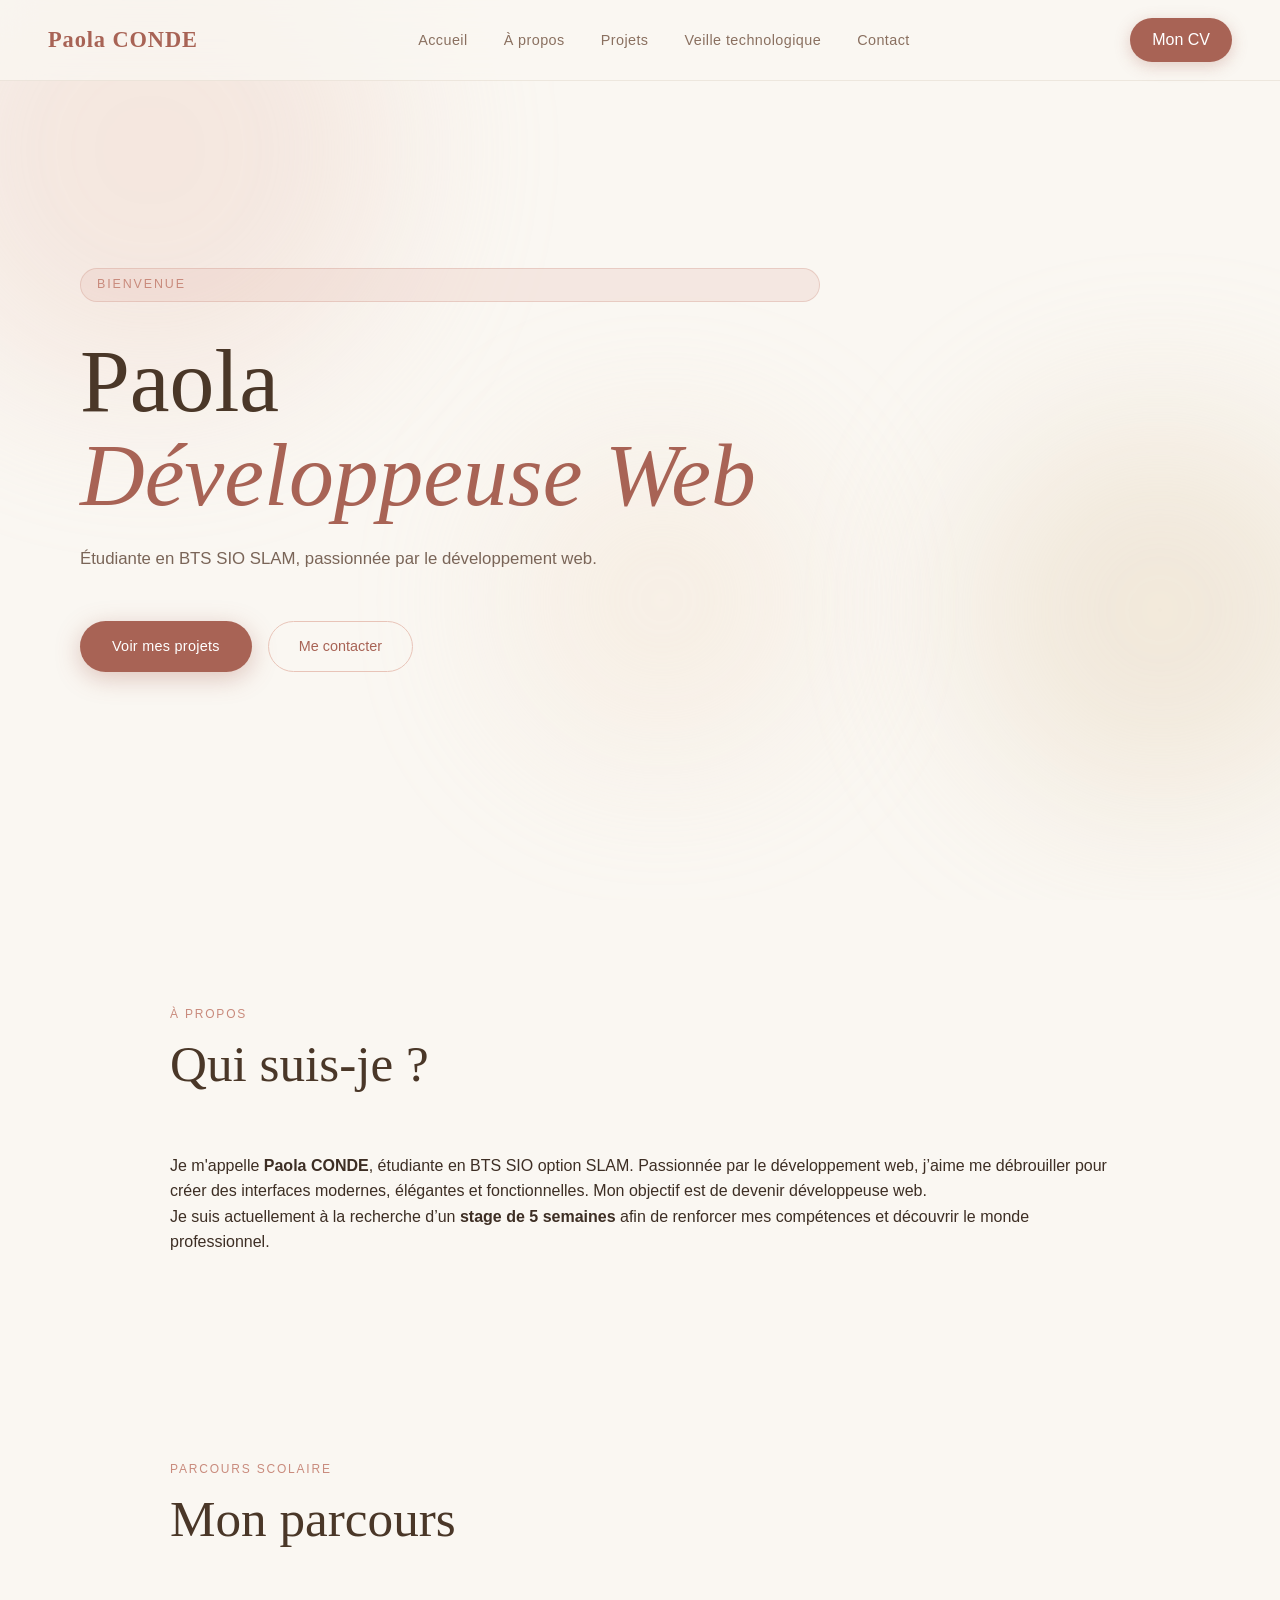
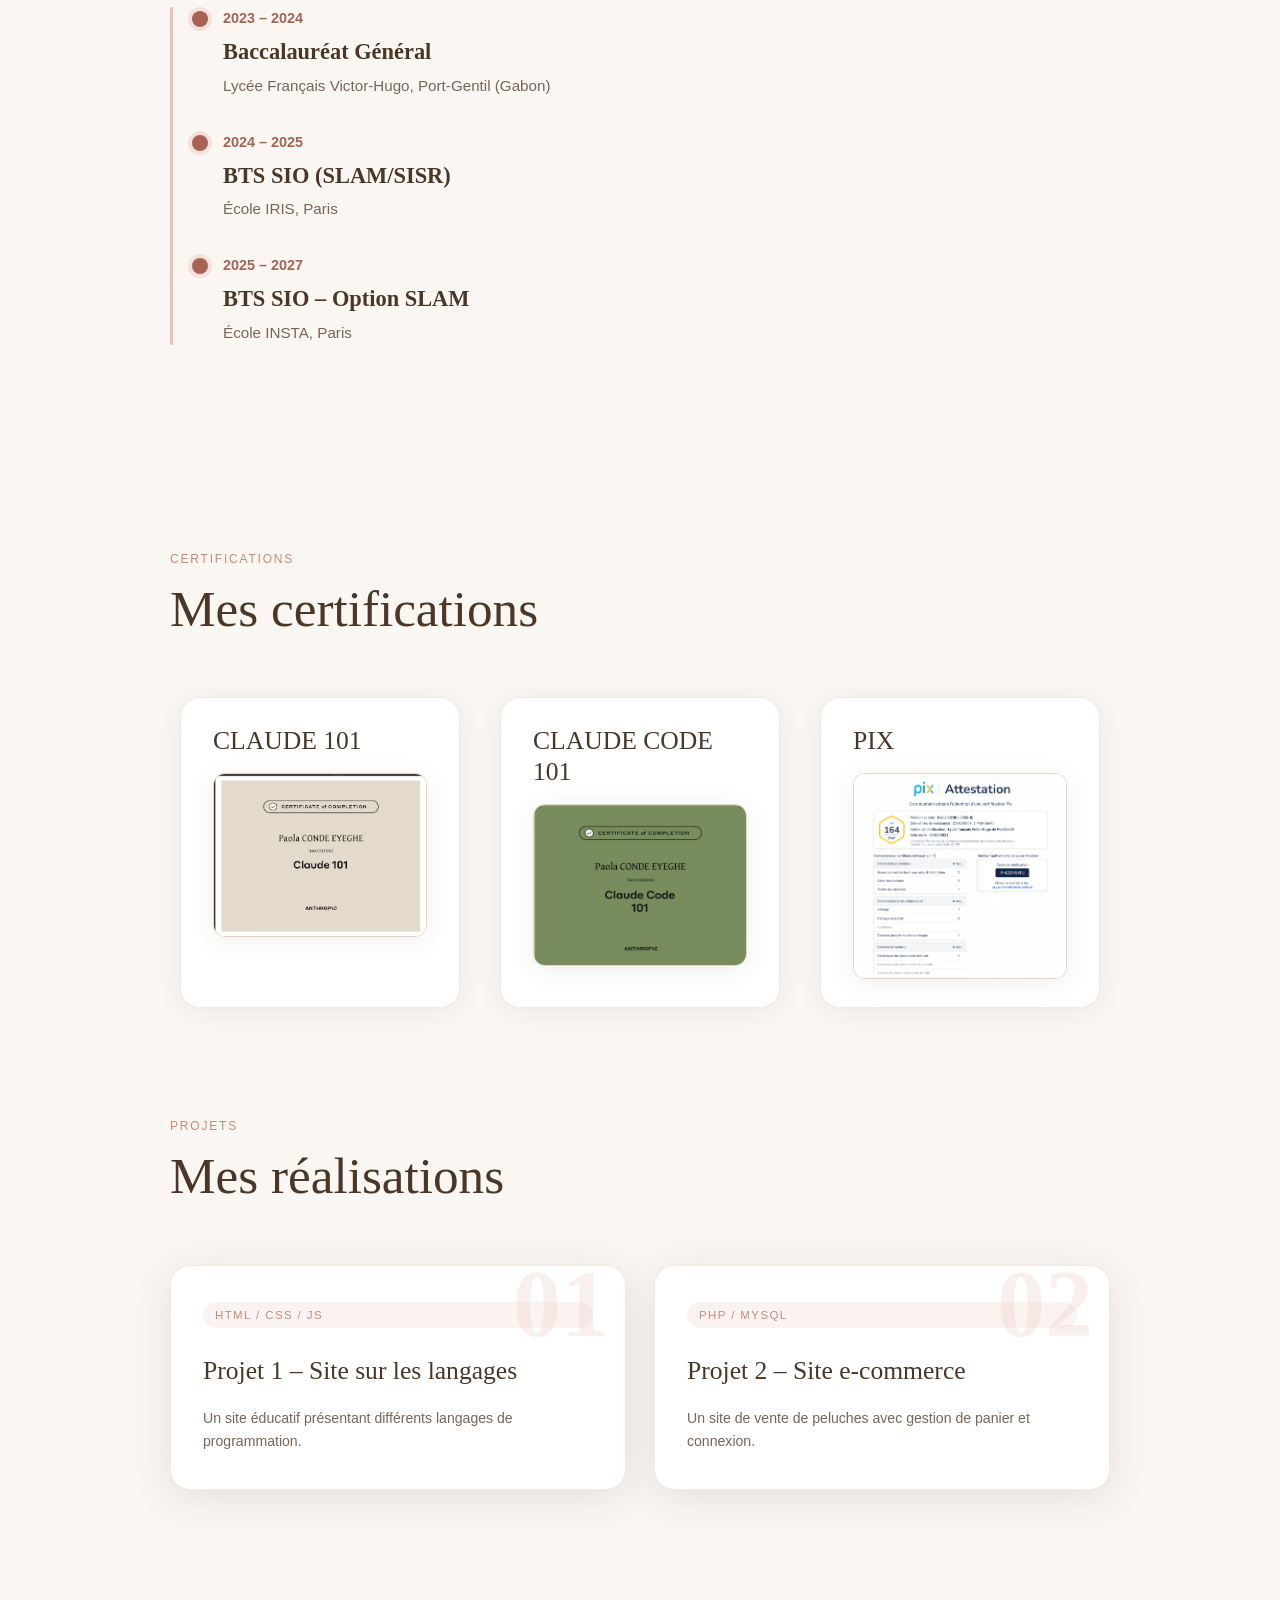
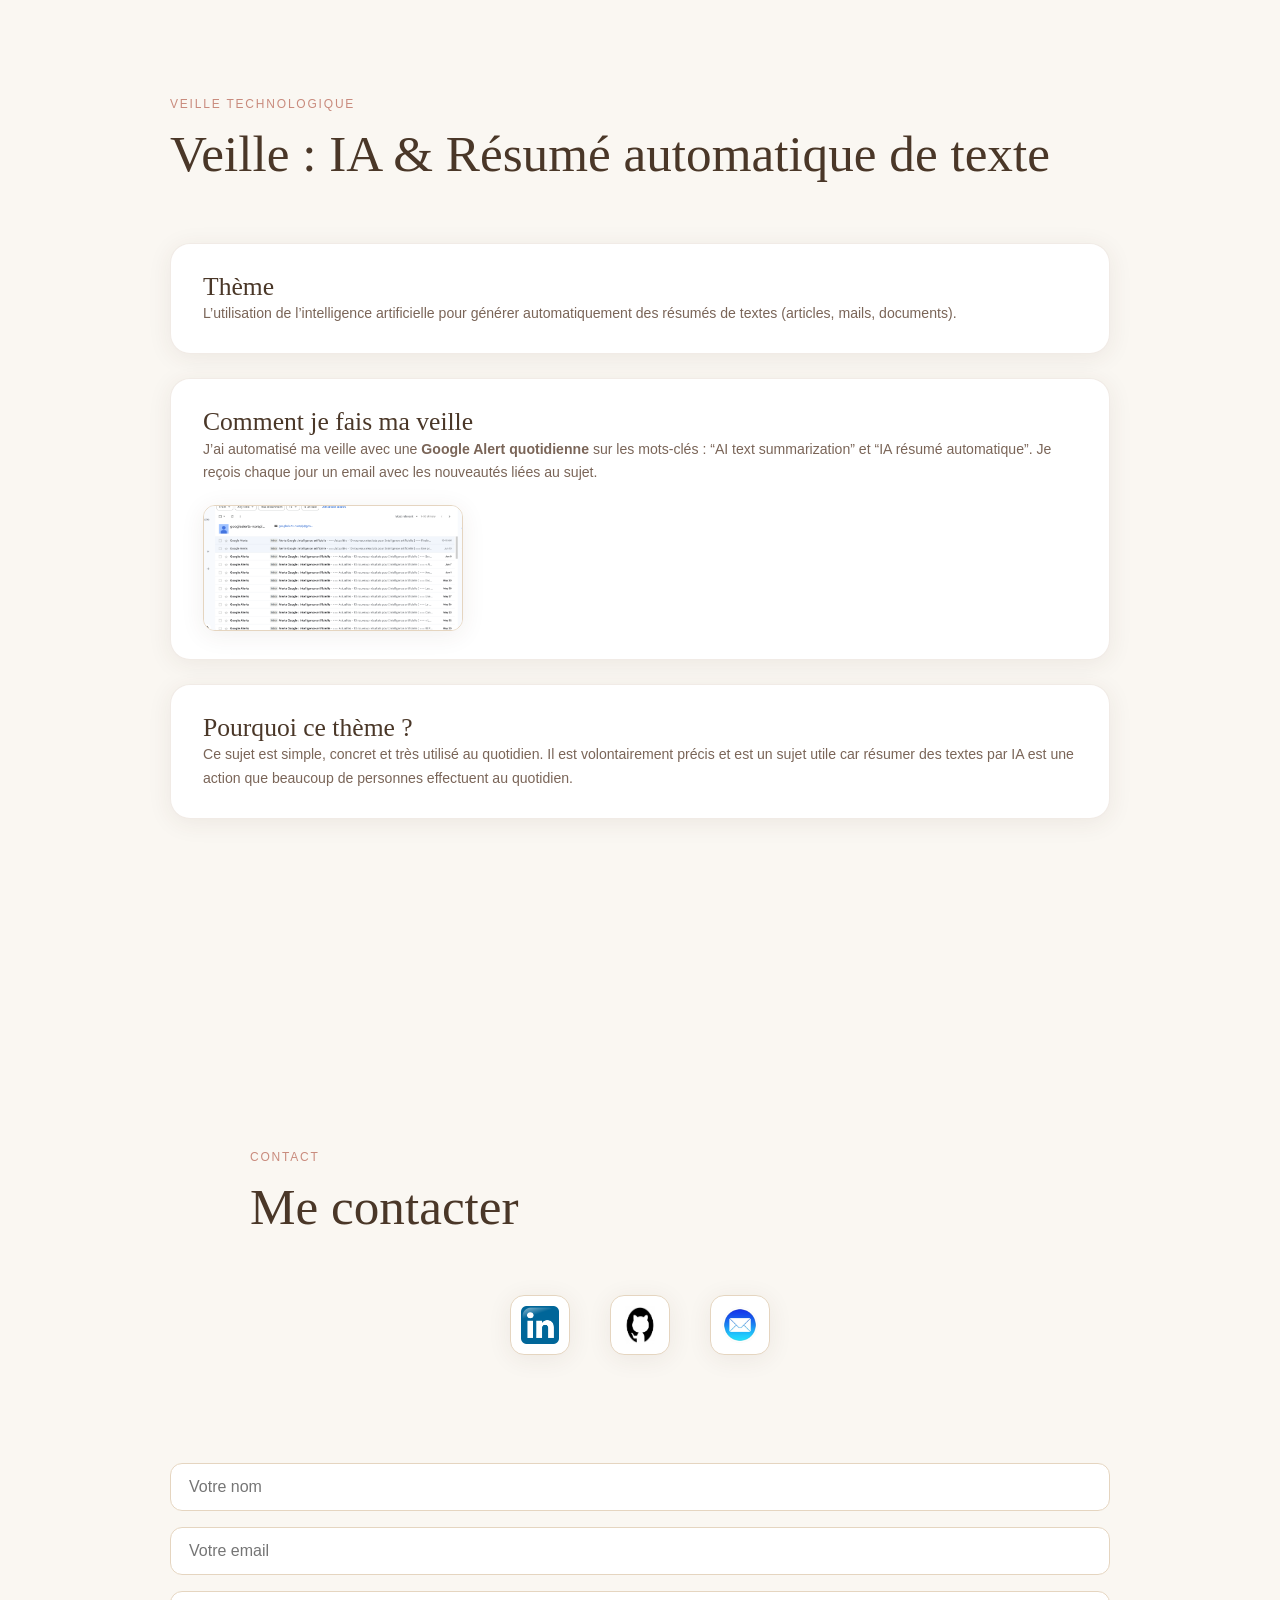
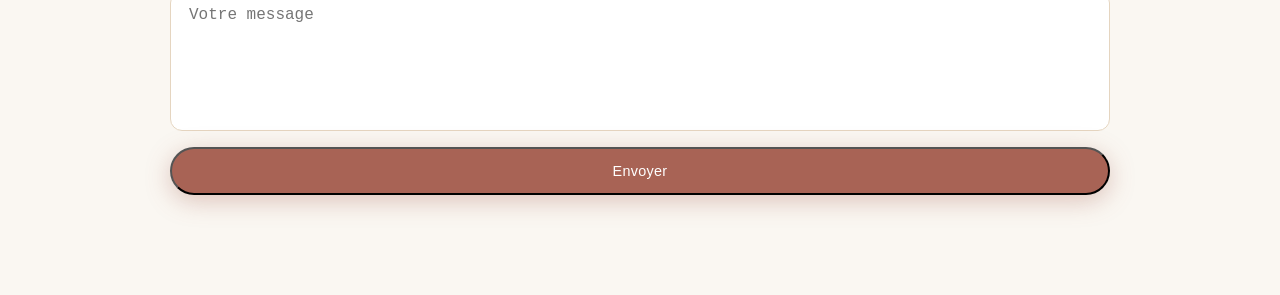
==== index.html @ b109cab2 "Add files via upload" ====
<!DOCTYPE html>
<html lang="fr">
    <head>
        <meta charset="UTF-8">
        <title>Portfolio – Paola CONDE</title>
        <link rel="stylesheet" href="style.css">
    </head>

    <body>

        <!-- Fond décoratif -->
        <div class="bg-blobs">
            <div class="blob blob1"></div>
            <div class="blob blob2"></div>
            <div class="blob blob3"></div>
        </div>

        <!-- NAVBAR -->
        <nav class="navbar">
            <div class="nav-logo">Paola CONDE</div>

            <ul class="nav-links">
                <li>
                    <a href="#accueil">Accueil</a>
                </li>
                <li>
                    <a href="#apropos">À propos</a>
                </li>
                <li>
                    <a href="#projets">Projets</a>
                </li>
                <li>
                    <a href="#veille">Veille technologique</a>
                </li>
                <li>
                    <a href="#contact">Contact</a>
                </li>
            </ul>

            <a href="cv.html" class="nav-cta">Mon CV</a>
        </nav>

        <!-- ACCUEIL / HERO -->
        <section id="accueil" class="hero">
            <div class="hero-tag">Bienvenue</div>
            <h1 class="hero-title">
                <span class="line">Paola</span>
                <span class="line italic">Développeuse Web</span>
            </h1>
            <p class="hero-sub">
                Étudiante en BTS SIO SLAM, passionnée par le développement web.
            </p>

            <div class="hero-actions">
                <a href="#projets" class="btn-primary">Voir mes projets</a>
                <a href="#contact" class="btn-ghost">Me contacter</a>
            </div>
        </section>

        <!-- À PROPOS -->
        <section id="apropos" class="section">
            <div class="section-header">
                <div class="section-tag">À propos</div>
                <h2 class="section-title">Qui suis‑je ?</h2>
            </div>

            <p>
                Je m'appelle
                <strong>Paola CONDE</strong>, étudiante en BTS SIO option SLAM. Passionnée par
                le développement web, j’aime me débrouiller pour créer des interfaces modernes,
                élégantes et fonctionnelles. Mon objectif est de devenir développeuse web.
            </p>

            <p>
                Je suis actuellement à la recherche d’un
                <strong>stage de 5 semaines</strong>
                afin de renforcer mes compétences et découvrir le monde professionnel.
            </p>
        </section>

        <!-- PARCOURS SCOLAIRE -->
        <section id="parcours" class="section">
            <div class="section-header">
                <div class="section-tag">Parcours scolaire</div>
                <h2 class="section-title">Mon parcours</h2>
            </div>

            <div class="timeline">

                <div class="timeline-item">
                    <div class="timeline-date">2023 – 2024</div>
                    <div class="timeline-content">
                        <h3>Baccalauréat Général</h3>
                        <p>Lycée Français Victor-Hugo, Port-Gentil (Gabon)</p>
                    </div>
                </div>

                <div class="timeline-item">
                    <div class="timeline-date">2024 – 2025</div>
                    <div class="timeline-content">
                        <h3>BTS SIO (SLAM/SISR)</h3>
                        <p>École IRIS, Paris</p>
                    </div>
                </div>

                <div class="timeline-item">
                    <div class="timeline-date">2025 – 2027</div>
                    <div class="timeline-content">
                        <h3>BTS SIO – Option SLAM</h3>
                        <p>École INSTA, Paris</p>
                    </div>
                </div>

            </div>
        </section>

        <!-- CERTIFICATIONS -->
        <section id="certifications" class="section">
            <div class="section-header">
                <div class="section-tag">Certifications</div>
                <h2 class="section-title">Mes certifications</h2>
            </div>

            <div class="certifs-grid">

                <div class="card certif-card">
                    <h3 class="card-title">CLAUDE 101</h3>

                    <div class="certif-images">
                        <img src="img/Capture d'écran 2026-06-11 151512.png" alt="Certification 1">
                    </div>
                </div>

                <div class="card certif-card">
                    <h3 class="card-title">CLAUDE CODE 101</h3>

                    <div class="certif-images">
                        <img src="img/Capture d'écran 2026-06-11 154939.png" alt="Certification 2">
                    </div>
                </div>

                <div class="card certif-card">
                    <h3 class="card-title">PIX</h3>

                    <div class="certif-images">
                        <img src="img/Capture d'écran 2026-06-11 160203.png" alt="Certification 3">
                    </div>
                </div>

            </div>
        </section>

        <!-- PROJETS -->
        <section id="projets" class="section">
            <div class="section-header">
                <div class="section-tag">Projets</div>
                <h2 class="section-title">Mes réalisations</h2>
            </div>

            <div class="projects-grid">
                <a href="projet1.html" class="project-card" data-num="01">
                    <div class="card-inner">
                        <div class="card-tag">HTML / CSS / JS</div>
                        <div class="card-title">Projet 1 – Site sur les langages</div>
                        <div class="card-desc">Un site éducatif présentant différents langages de programmation.</div>
                    </div>
                </a>

                <a href="projet2.html" class="project-card" data-num="02">
                    <div class="card-inner">
                        <div class="card-tag">PHP / MySQL</div>
                        <div class="card-title">Projet 2 – Site e‑commerce</div>
                        <div class="card-desc">Un site de vente de peluches avec gestion de panier et connexion.</div>
                    </div>
                </a>
            </div>
        </section>

        <!-- VEILLE TECHNOLOGIQUE -->
        <section id="veille" class="section">
            <div class="section-header">
                <div class="section-tag">Veille technologique</div>
                <h2 class="section-title">Veille : IA & Résumé automatique de texte</h2>
            </div>

            <!-- Bloc 1 : Thème -->
            <div class="card">
                <h3 class="card-title">Thème</h3>
                <p class="card-desc">
                    L’utilisation de l’intelligence artificielle pour générer automatiquement des
                    résumés de textes (articles, mails, documents).
                </p>
            </div>

            <!-- Bloc 2 : Comment je fais ma veille -->
            <div class="card">
                <h3 class="card-title">Comment je fais ma veille</h3>
                <p class="card-desc">
                    J’ai automatisé ma veille avec une
                    <strong>Google Alert quotidienne</strong>
                    sur les mots‑clés : “AI text summarization” et “IA résumé automatique”. Je
                    reçois chaque jour un email avec les nouveautés liées au sujet.
                </p>

                <!-- Si tu veux ajouter des captures -->
                <div class="veille-images">
                    <img src="img/Capture d'écran 2026-06-11 132718.png" alt="Google Alert 1">
                </div>
            </div>

            <!-- Bloc 3 : Pourquoi ce thème -->
            <div class="card">
                <h3 class="card-title">Pourquoi ce thème ?</h3>
                <p class="card-desc">
                    Ce sujet est simple, concret et très utilisé au quotidien. Il est volontairement
                    précis et est un sujet utile car résumer des textes par IA est une action que
                    beaucoup de personnes effectuent au quotidien.
                </div>

            </section>

            <!-- CONTACT -->
            <section id="contact" class="section">
                <section id="contact" class="section">
                    <div class="section-header">
                        <div class="section-tag">Contact</div>
                        <h2 class="section-title">Me contacter</h2>
                    </div>

                    <div class="contact-icons">
                        <a
                            href="https://www.linkedin.com/in/paola-conde-eyeghe-2413623b6?utm_source=share&utm_campaign=share_via&utm_content=profile&utm_medium=ios_app"
                            target="_blank">
                            <img src="img/linkedIn_PNG6.png" alt="LinkedIn">
                        </a>

                        <a href="https://github.com/pvolaa" target="_blank">
                            <img src="img/github9775.jpg" alt="GitHub">
                        </a>

                        <a href="mailto:pcondeey@gmail.com">
                            <img src="img/OIP.webp" alt="Email">
                        </a>
                    </div>
                </section>

                <form class="contact-form">
                    <input type="text" placeholder="Votre nom" required="required">
                    <input type="email" placeholder="Votre email" required="required">
                    <textarea placeholder="Votre message" required="required"></textarea>
                    <button type="submit" class="btn-primary">Envoyer</button>
                </form>
            </section>

        </body>
    </html>
---- style.css ----
/* ============================================
   PORTFOLIO BTS SIO SLAM — style.css
   Palette : beige doux, blanc cassé, rose poudré
   ============================================ */

/* ---------- Variables & Reset ---------- */
:root {
  --cream:     #faf7f2;
  --white:     #ffffff;
  --beige:     #f0e8d8;
  --beige-mid: #e5d5c0;
  --blush:     #e8c4b8;
  --rose:      #c98b7d;
  --rose-deep: #a86355;
  --taupe:     #8a7060;
  --brown:     #4a3728;
  --text:      #3d2e24;
  --text-light:#7a6558;

  --radius-sm: 12px;
  --radius-md: 20px;
  --radius-lg: 32px;

  --shadow-soft: 0 4px 24px rgba(74,55,40,0.08);
  --shadow-card: 0 8px 40px rgba(74,55,40,0.12);
  --shadow-hover: 0 20px 60px rgba(74,55,40,0.18);

  --transition: 0.35s cubic-bezier(0.34, 1.56, 0.64, 1);
  --transition-smooth: 0.4s cubic-bezier(0.25, 0.46, 0.45, 0.94);
}

*, *::before, *::after { box-sizing: border-box; margin: 0; padding: 0; }

html { scroll-behavior: smooth; }

body {
  font-family: 'DM Sans', sans-serif;
  background-color: var(--cream);
  color: var(--text);
  overflow-x: hidden;
  line-height: 1.6;
}

a { text-decoration: none; color: inherit; }

/* ---------- Fond décoratif (blobs) ---------- */
.bg-blobs {
  position: fixed;
  inset: 0;
  pointer-events: none;
  z-index: 0;
  overflow: hidden;
}

.blob {
  position: absolute;
  border-radius: 50%;
  filter: blur(80px);
  opacity: 0.35;
  animation: blobFloat 8s ease-in-out infinite alternate;
}

.blob1 {
  width: 500px; height: 500px;
  background: radial-gradient(circle, #e8c4b8, #f0d8cc);
  top: -100px; left: -100px;
  animation-delay: 0s;
}
.blob2 {
  width: 400px; height: 400px;
  background: radial-gradient(circle, #dfc9a8, #e8d8c0);
  bottom: 10%; right: -80px;
  animation-delay: 3s;
}
.blob3 {
  width: 300px; height: 300px;
  background: radial-gradient(circle, #f5e4d0, #ecd5c0);
  top: 50%; left: 40%;
  animation-delay: 5s;
}

@keyframes blobFloat {
  0%   { transform: translate(0, 0) scale(1); }
  100% { transform: translate(30px, 40px) scale(1.08); }
}

/* ---------- Navbar ---------- */
.navbar {
  position: fixed;
  top: 0; left: 0; right: 0;
  z-index: 100;
  display: flex;
  align-items: center;
  justify-content: space-between;
  padding: 18px 48px;
  background: rgba(250, 247, 242, 0.75);
  backdrop-filter: blur(16px);
  -webkit-backdrop-filter: blur(16px);
  border-bottom: 1px solid rgba(200, 180, 160, 0.25);
  transition: box-shadow 0.3s;
}

.navbar.scrolled {
  box-shadow: 0 4px 30px rgba(74, 55, 40, 0.08);
}

.nav-logo {
  font-family: 'Cormorant Garamond', serif;
  font-size: 1.4rem;
  font-weight: 600;
  color: var(--rose-deep);
  letter-spacing: 0.04em;
}

.nav-links {
  list-style: none;
  display: flex;
  gap: 36px;
  align-items: center;
}

.nav-links a {
  font-size: 0.9rem;
  font-weight: 400;
  color: var(--taupe);
  letter-spacing: 0.03em;
  position: relative;
  transition: color 0.25s;
}

.nav-links a::after {
  content: '';
  position: absolute;
  bottom: -3px; left: 0; right: 0;
  height: 1px;
  background: var(--rose);
  transform: scaleX(0);
  transform-origin: left;
  transition: transform 0.3s ease;
}

.nav-links a:hover { color: var(--rose-deep); }
.nav-links a:hover::after { transform: scaleX(1); }

.nav-cta {
  background: var(--rose-deep) !important;
  color: var(--white) !important;
  padding: 9px 22px;
  border-radius: 50px;
  font-weight: 500 !important;
  transition: var(--transition) !important;
  box-shadow: 0 4px 16px rgba(168, 99, 85, 0.3);
}

.nav-cta:hover {
  transform: translateY(-2px);
  box-shadow: 0 8px 24px rgba(168, 99, 85, 0.4) !important;
}
.nav-cta::after { display: none !important; }

/* ---------- Hero ---------- */
.hero {
  position: relative;
  z-index: 1;
  min-height: 100vh;
  display: flex;
  flex-direction: column;
  justify-content: center;
  padding: 120px 80px 80px;
  max-width: 900px;
}

.hero-tag {
  display: inline-block;
  font-size: 0.78rem;
  font-weight: 500;
  letter-spacing: 0.15em;
  text-transform: uppercase;
  color: var(--rose);
  background: rgba(232, 196, 184, 0.3);
  border: 1px solid rgba(201, 139, 125, 0.3);
  padding: 6px 16px;
  border-radius: 50px;
  margin-bottom: 32px;
  animation: fadeSlideUp 0.7s ease both;
}

.hero-title {
  font-family: 'Cormorant Garamond', serif;
  font-size: clamp(3.5rem, 7vw, 6.5rem);
  font-weight: 300;
  line-height: 1.05;
  color: var(--brown);
  margin-bottom: 24px;
}

.hero-title .line {
  display: block;
  animation: fadeSlideUp 0.7s ease both;
}
.hero-title .line:nth-child(2) { animation-delay: 0.12s; }
.hero-title .italic {
  font-style: italic;
  color: var(--rose-deep);
}

.hero-sub {
  font-size: 1.05rem;
  color: var(--text-light);
  font-weight: 300;
  margin-bottom: 48px;
  animation: fadeSlideUp 0.7s 0.25s ease both;
}

.hero-actions {
  display: flex;
  gap: 16px;
  flex-wrap: wrap;
  animation: fadeSlideUp 0.7s 0.35s ease both;
}

.btn-primary {
  background: var(--rose-deep);
  color: var(--white);
  padding: 14px 32px;
  border-radius: 50px;
  font-size: 0.9rem;
  font-weight: 500;
  letter-spacing: 0.02em;
  box-shadow: 0 6px 24px rgba(168, 99, 85, 0.35);
  transition: var(--transition);
}

.btn-primary:hover {
  transform: translateY(-3px) scale(1.02);
  box-shadow: 0 14px 36px rgba(168, 99, 85, 0.45);
}

.btn-ghost {
  background: transparent;
  color: var(--rose-deep);
  padding: 13px 30px;
  border-radius: 50px;
  font-size: 0.9rem;
  font-weight: 500;
  border: 1.5px solid var(--blush);
  transition: var(--transition);
}

.btn-ghost:hover {
  background: var(--beige);
  border-color: var(--rose);
  transform: translateY(-3px);
}

.hero-scroll {
  position: absolute;
  bottom: 40px;
  left: 80px;
  font-size: 1.4rem;
  color: var(--blush);
  animation: bounce 2s ease-in-out infinite;
}

@keyframes bounce {
  0%, 100% { transform: translateY(0); }
  50%       { transform: translateY(8px); }
}

/* ---------- Sections ---------- */
.section {
  position: relative;
  z-index: 1;
  padding: 100px 80px;
  max-width: 1100px;
  margin: 0 auto;
}

.section-alt {
  background: rgba(240, 232, 216, 0.4);
  border-radius: var(--radius-lg);
  max-width: none;
  margin: 0;
  padding: 100px 120px;
}

.section-header {
  margin-bottom: 60px;
}

.section-tag {
  display: inline-block;
  font-size: 0.75rem;
  font-weight: 500;
  letter-spacing: 0.15em;
  text-transform: uppercase;
  color: var(--rose);
  margin-bottom: 12px;
}

.section-title {
  font-family: 'Cormorant Garamond', serif;
  font-size: clamp(2.2rem, 4vw, 3.5rem);
  font-weight: 300;
  color: var(--brown);
  line-height: 1.1;
}



/* ---------- Parcours scolaire (timeline) ---------- */

.timeline {
  display: flex;
  flex-direction: column;
  gap: 32px;
  border-left: 3px solid var(--blush);
  padding-left: 30px;
  margin-top: 20px;
}

.timeline-item {
  position: relative;
  padding-left: 20px;
}

.timeline-item::before {
  content: "";
  position: absolute;
  left: -11px;
  top: 4px;
  width: 16px;
  height: 16px;
  background: var(--rose-deep);
  border-radius: 50%;
  box-shadow: 0 0 0 4px rgba(232, 196, 184, 0.4);
}

.timeline-date {
  font-size: 0.9rem;
  color: var(--rose-deep);
  font-weight: 600;
  margin-bottom: 4px;
}

.timeline-content h3 {
  font-family: 'Cormorant Garamond', serif;
  font-size: 1.4rem;
  color: var(--brown);
  margin-bottom: 4px;
}

.timeline-content p {
  color: var(--text-light);
  font-size: 0.95rem;
}


/* ---------- Project Cards ---------- */
.projects-grid {
  display: grid;
  grid-template-columns: repeat(auto-fit, minmax(340px, 1fr));
  gap: 28px;
}

.project-card {
  display: block;
  position: relative;
  background: var(--white);
  border-radius: var(--radius-md);
  border: 1.5px solid rgba(200, 175, 155, 0.25);
  overflow: hidden;
  box-shadow: var(--shadow-card);
  transition: var(--transition);
  cursor: pointer;
}

/* Numéro décoratif en arrière-plan */
.project-card::before {
  content: attr(data-num);
  position: absolute;
  top: -10px; right: 16px;
  font-family: 'Cormorant Garamond', serif;
  font-size: 6rem;
  font-weight: 600;
  color: rgba(232, 196, 184, 0.25);
  line-height: 1;
  transition: var(--transition-smooth);
  pointer-events: none;
}

/* Barre de couleur en haut */
.project-card::after {
  content: '';
  position: absolute;
  top: 0; left: 0; right: 0;
  height: 3px;
  background: linear-gradient(90deg, var(--blush), var(--rose-deep));
  transform: scaleX(0);
  transform-origin: left;
  transition: transform 0.45s ease;
}

.project-card:hover {
  transform: translateY(-10px) rotate(-0.5deg);
  box-shadow: var(--shadow-hover);
  border-color: rgba(201, 139, 125, 0.4);
}

.project-card:hover::before {
  color: rgba(232, 196, 184, 0.45);
  transform: translateX(8px);
}

.project-card:hover::after {
  transform: scaleX(1);
}

.card-inner {
  padding: 36px 32px;
  display: flex;
  flex-direction: column;
  gap: 20px;
  height: 100%;
}

.card-icon {
  font-size: 2rem;
  transition: transform 0.4s ease;
}

.project-card:hover .card-icon {
  transform: scale(1.15) rotate(5deg);
}

.card-tag {
  font-size: 0.72rem;
  font-weight: 500;
  letter-spacing: 0.12em;
  text-transform: uppercase;
  color: var(--rose);
  background: rgba(232, 196, 184, 0.2);
  padding: 4px 12px;
  border-radius: 50px;
  display: inline-block;
  margin-bottom: 8px;
}

.card-title {
  font-family: 'Cormorant Garamond', serif;
  font-size: 1.6rem;
  font-weight: 400;
  color: var(--brown);
  line-height: 1.2;
}

.card-desc {
  font-size: 0.88rem;
  color: var(--text-light);
  line-height: 1.65;
  font-weight: 300;
}

.card-techs {
  display: flex;
  flex-wrap: wrap;
  gap: 8px;
  margin-top: 8px;
}

.card-techs span {
  font-size: 0.75rem;
  font-weight: 500;
  color: var(--taupe);
  background: var(--beige);
  padding: 4px 12px;
  border-radius: 50px;
  border: 1px solid var(--beige-mid);
  transition: var(--transition-smooth);
}

.project-card:hover .card-techs span {
  background: rgba(232, 196, 184, 0.3);
  border-color: var(--blush);
  color: var(--rose-deep);
}

.card-arrow {
  font-size: 1.3rem;
  color: var(--blush);
  align-self: flex-end;
  transition: var(--transition);
}

.project-card:hover .card-arrow {
  transform: translate(6px, -4px);
  color: var(--rose-deep);
}

/* ---------- Compétences ---------- */
.skills-grid {
  display: grid;
  grid-template-columns: repeat(auto-fill, minmax(180px, 1fr));
  gap: 16px;
}

.skill-item {
  display: flex;
  align-items: center;
  gap: 12px;
  background: var(--white);
  padding: 16px 20px;
  border-radius: var(--radius-sm);
  border: 1.5px solid rgba(200, 175, 155, 0.2);
  font-size: 0.9rem;
  font-weight: 400;
  color: var(--text);
  box-shadow: var(--shadow-soft);
  transition: var(--transition);
  cursor: default;
}

.skill-item:hover {
  transform: translateY(-5px) scale(1.02);
  box-shadow: 0 12px 32px rgba(74, 55, 40, 0.14);
  border-color: var(--blush);
  color: var(--brown);
}

.skill-dot {
  width: 8px; height: 8px;
  border-radius: 50%;
  background: linear-gradient(135deg, var(--blush), var(--rose-deep));
  flex-shrink: 0;
  transition: transform 0.3s ease;
}

.skill-item:hover .skill-dot {
  transform: scale(1.4);
}

/* ---------- Footer ---------- */
.footer {
  position: relative;
  z-index: 1;
  text-align: center;
  padding: 60px 40px;
  border-top: 1px solid rgba(200, 175, 155, 0.25);
  color: var(--text-light);
  font-size: 0.88rem;
}

.footer em {
  font-family: 'Cormorant Garamond', serif;
  font-style: italic;
  color: var(--rose-deep);
  font-size: 1rem;
}

.footer-sub {
  margin-top: 8px;
  font-size: 0.78rem;
  color: var(--blush);
  letter-spacing: 0.05em;
}

/* ---------- Animations d'entrée ---------- */
@keyframes fadeSlideUp {
  from { opacity: 0; transform: translateY(24px); }
  to   { opacity: 1; transform: translateY(0); }
}

.fade-in {
  opacity: 0;
  transform: translateY(30px);
  transition: opacity 0.6s ease, transform 0.6s ease;
}

.fade-in.visible {
  opacity: 1;
  transform: translateY(0);
}

/* ---------- Responsive ---------- */
@media (max-width: 768px) {
  .navbar { padding: 16px 24px; }
  .nav-links { gap: 20px; }
  .hero { padding: 100px 28px 60px; }
  .hero-scroll { left: 28px; }
  .section { padding: 70px 28px; }
  .section-alt { padding: 70px 28px; }
  .projects-grid { grid-template-columns: 1fr; }
  .skills-grid { grid-template-columns: repeat(2, 1fr); }
}

@media (max-width: 500px) {
  .nav-links li:not(:last-child) { display: none; }
  .hero-title { font-size: 2.8rem; }
  .hero-actions { flex-direction: column; }
  .btn-primary, .btn-ghost { text-align: center; }
}

/* ---------- AJOUTS POUR CONTACT & VEILLE ---------- */

.card {
  background: var(--white);
  padding: 28px 32px;
  border-radius: var(--radius-md);
  border: 1.5px solid rgba(200, 175, 155, 0.25);
  box-shadow: var(--shadow-soft);
  margin-bottom: 24px;
  transition: var(--transition);
}

.card:hover {
  transform: translateY(-6px);
  box-shadow: var(--shadow-hover);
}

.contact-box {
  background: var(--white);
  padding: 24px 28px;
  border-radius: var(--radius-md);
  border: 1.5px solid var(--beige-mid);
  box-shadow: var(--shadow-soft);
  margin-bottom: 40px;
}

.contact-form {
  display: flex;
  flex-direction: column;
  gap: 16px;
}

.contact-form input,
.contact-form textarea {
  padding: 14px 18px;
  border-radius: var(--radius-sm);
  border: 1.5px solid var(--beige-mid);
  background: var(--white);
  font-size: 1rem;
  color: var(--text);
}

.contact-form textarea {
  height: 140px;
  resize: none;
}
/* ---------- Icônes de contact ---------- */

.contact-icons {
  display: flex;
  justify-content: center;
  gap: 40px;
  margin-top: 40px;
}

.contact-icons img {
  width: 60px;
  height: 60px;
  border-radius: 14px;
  padding: 10px;
  background: var(--white);
  border: 1.5px solid var(--beige-mid);
  box-shadow: var(--shadow-soft);
  transition: var(--transition);
  cursor: pointer;
}

.contact-icons img:hover {
  transform: translateY(-6px) scale(1.05);
  box-shadow: var(--shadow-hover);
  border-color: var(--rose);
}
/* ---------- Images de veille (captures Google Alerts) ---------- */

.veille-images {
  margin-top: 20px;
  display: flex;
  gap: 20px;
  flex-wrap: wrap;
}

.veille-images img {
  width: 260px;
  border-radius: var(--radius-sm);
  border: 1.5px solid var(--beige-mid);
  box-shadow: var(--shadow-soft);
  transition: var(--transition);
}

.veille-images img:hover {
  transform: translateY(-6px) scale(1.03);
  box-shadow: var(--shadow-hover);
  border-color: var(--rose);
}
/* ---------- Certifications alignées horizontalement avec plus d'espace ---------- */

.certifs-grid {
  display: flex;
  justify-content: center;
  gap: 40px; /* AUGMENTATION DE L'ESPACE ENTRE LES CARTES */
  flex-wrap: nowrap;
}

.certif-card {
  width: 280px;
}

/* ---------- Images des certifications ---------- */

.certif-images {
  margin-top: 16px;
  display: flex;
  justify-content: center;
}

.certif-images img {
  width: 100%;
  border-radius: var(--radius-sm);
  border: 1.5px solid var(--beige-mid);
  box-shadow: var(--shadow-soft);
  transition: var(--transition);
}

.certif-images img:hover {
  transform: translateY(-6px) scale(1.03);
  box-shadow: var(--shadow-hover);
  border-color: var(--rose);
}

/* ---------- Réduction de l'espace entre Certifications et Projets ---------- */

#certifications.section {
  padding-bottom: 40px;
}

#projets.section {
  padding-top: 40px;
}
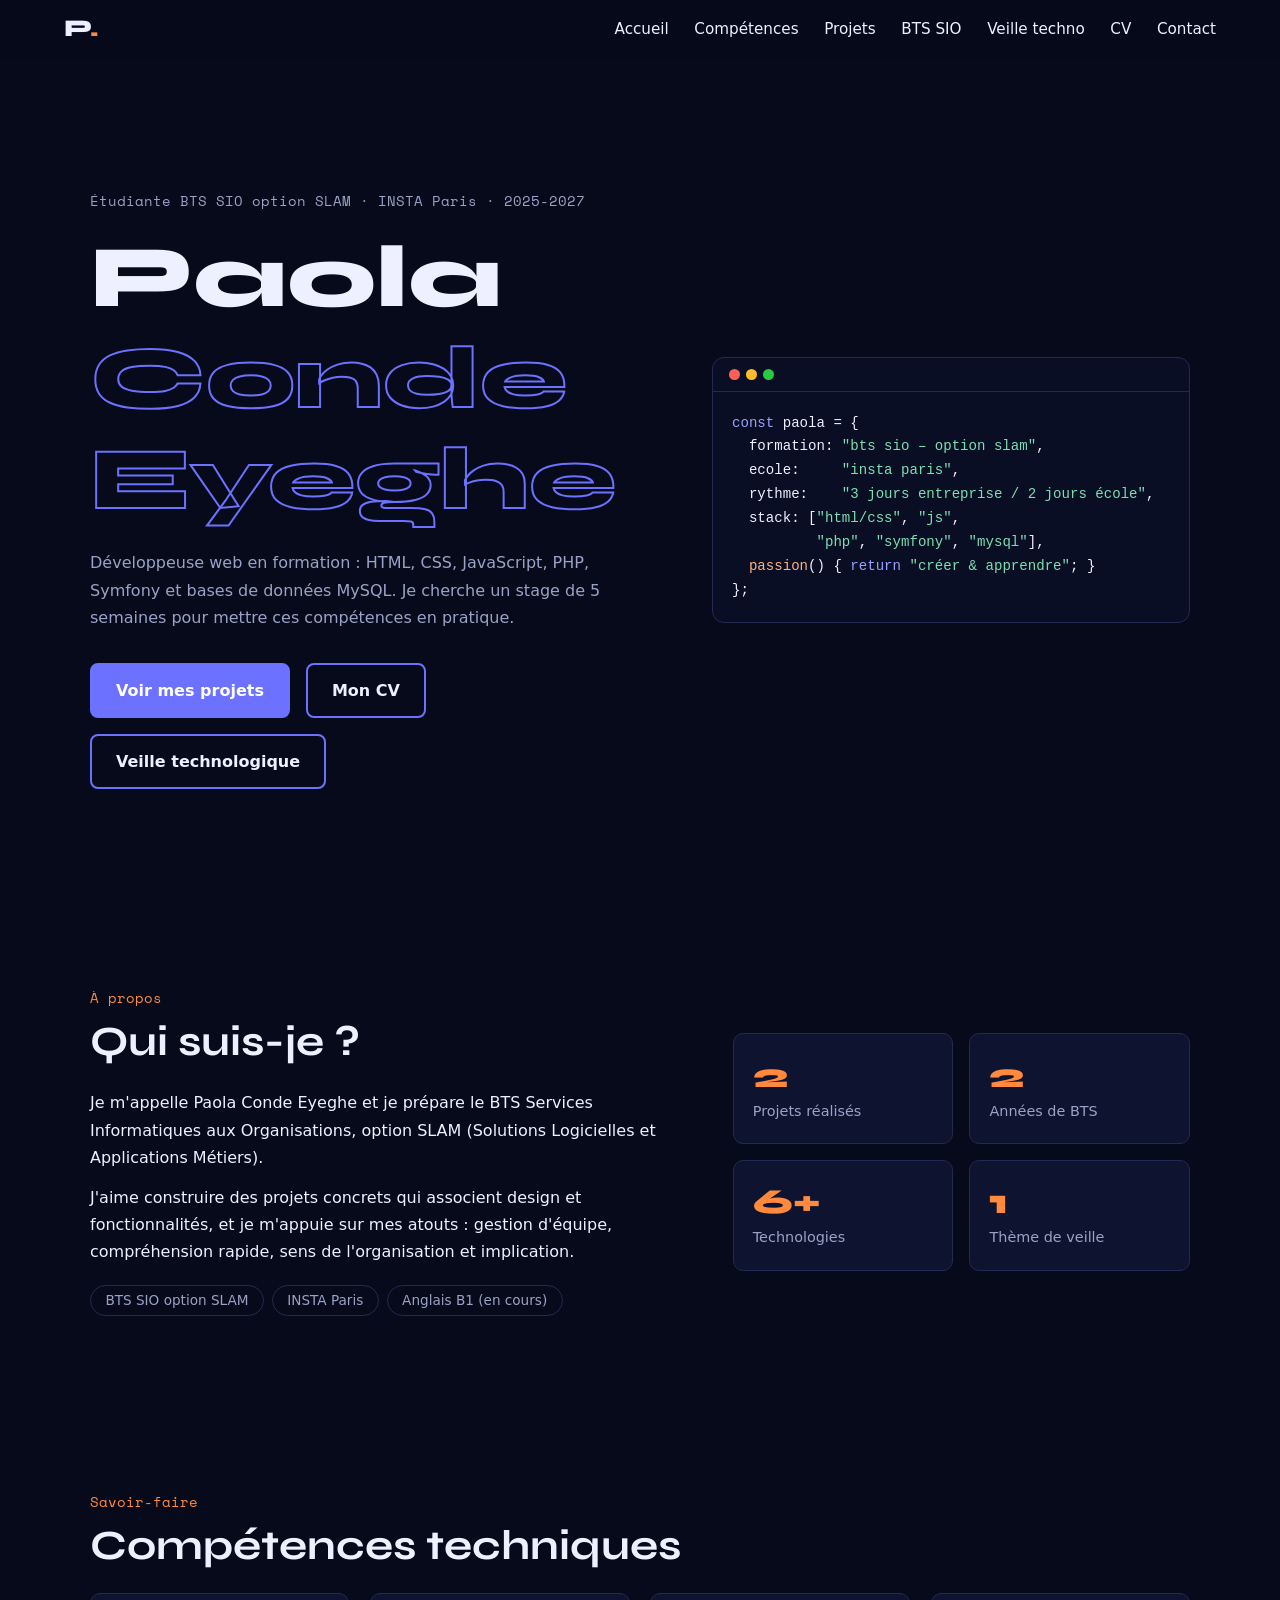
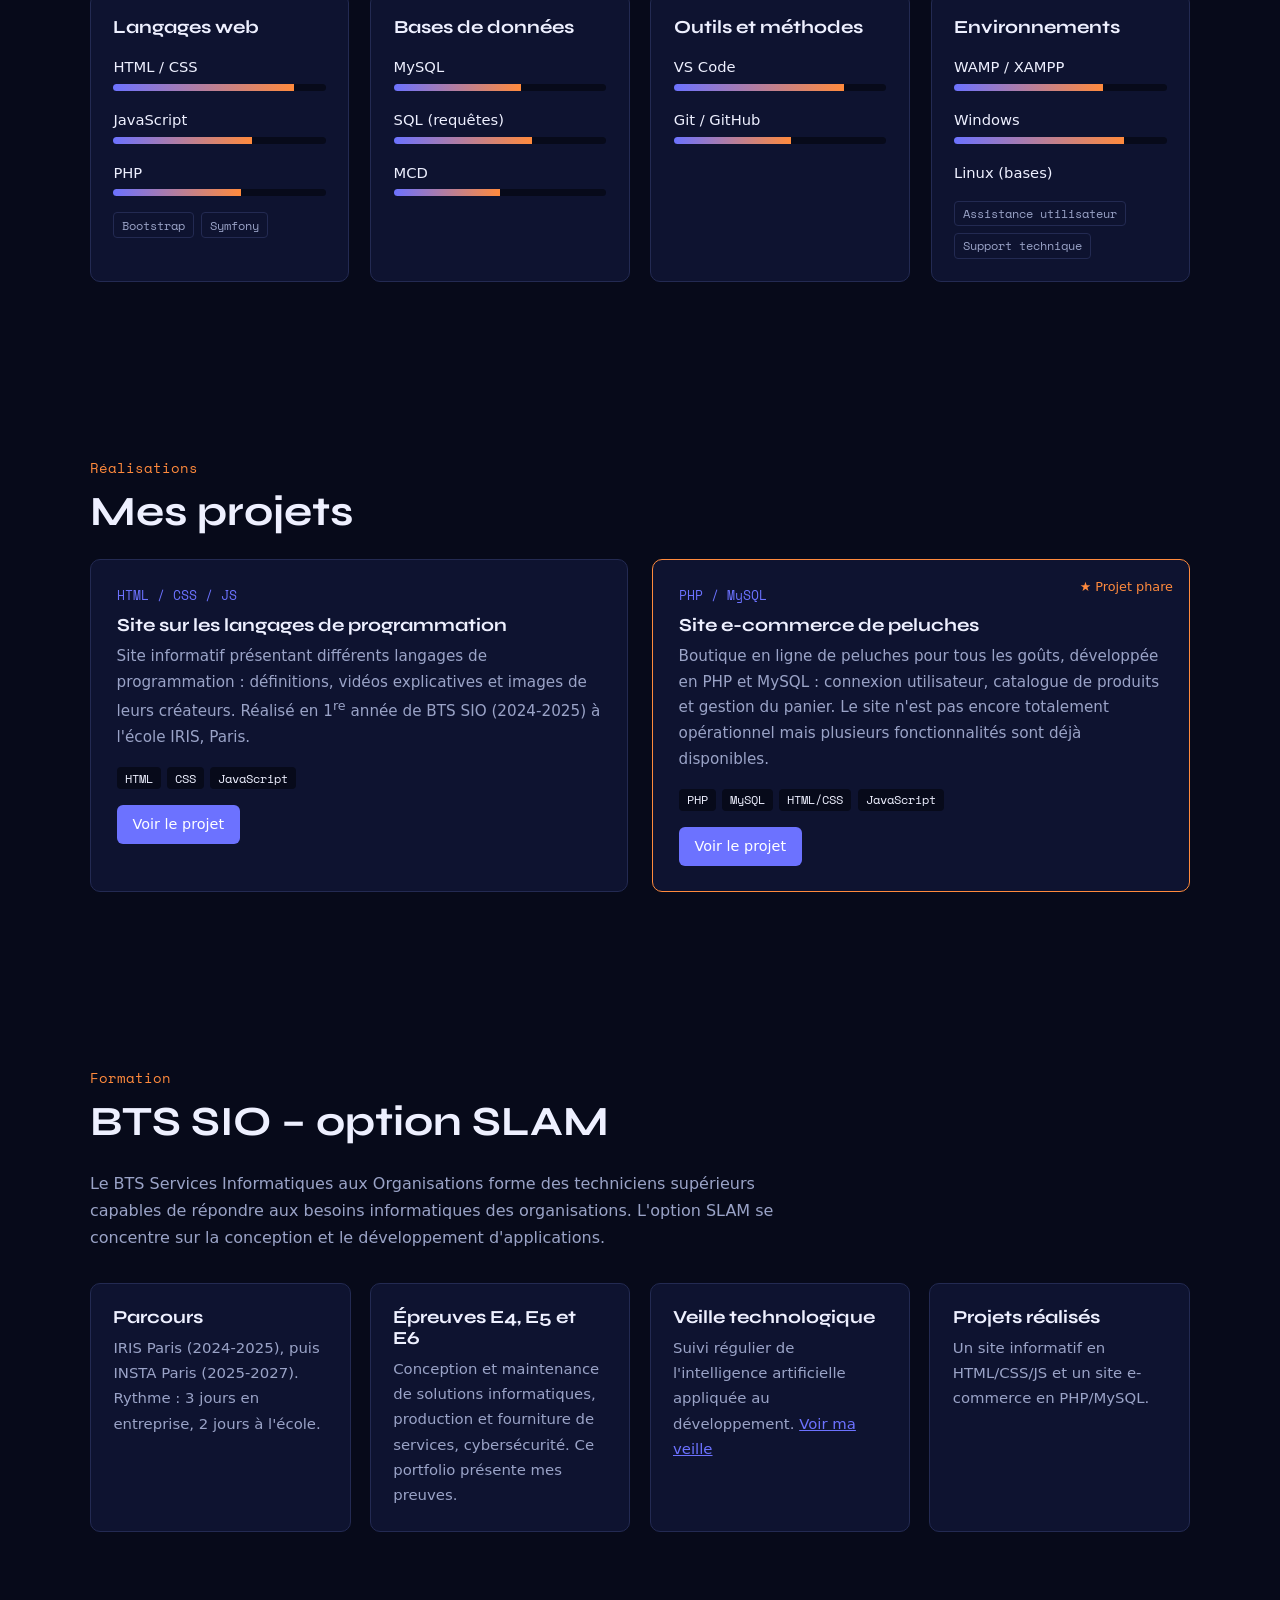
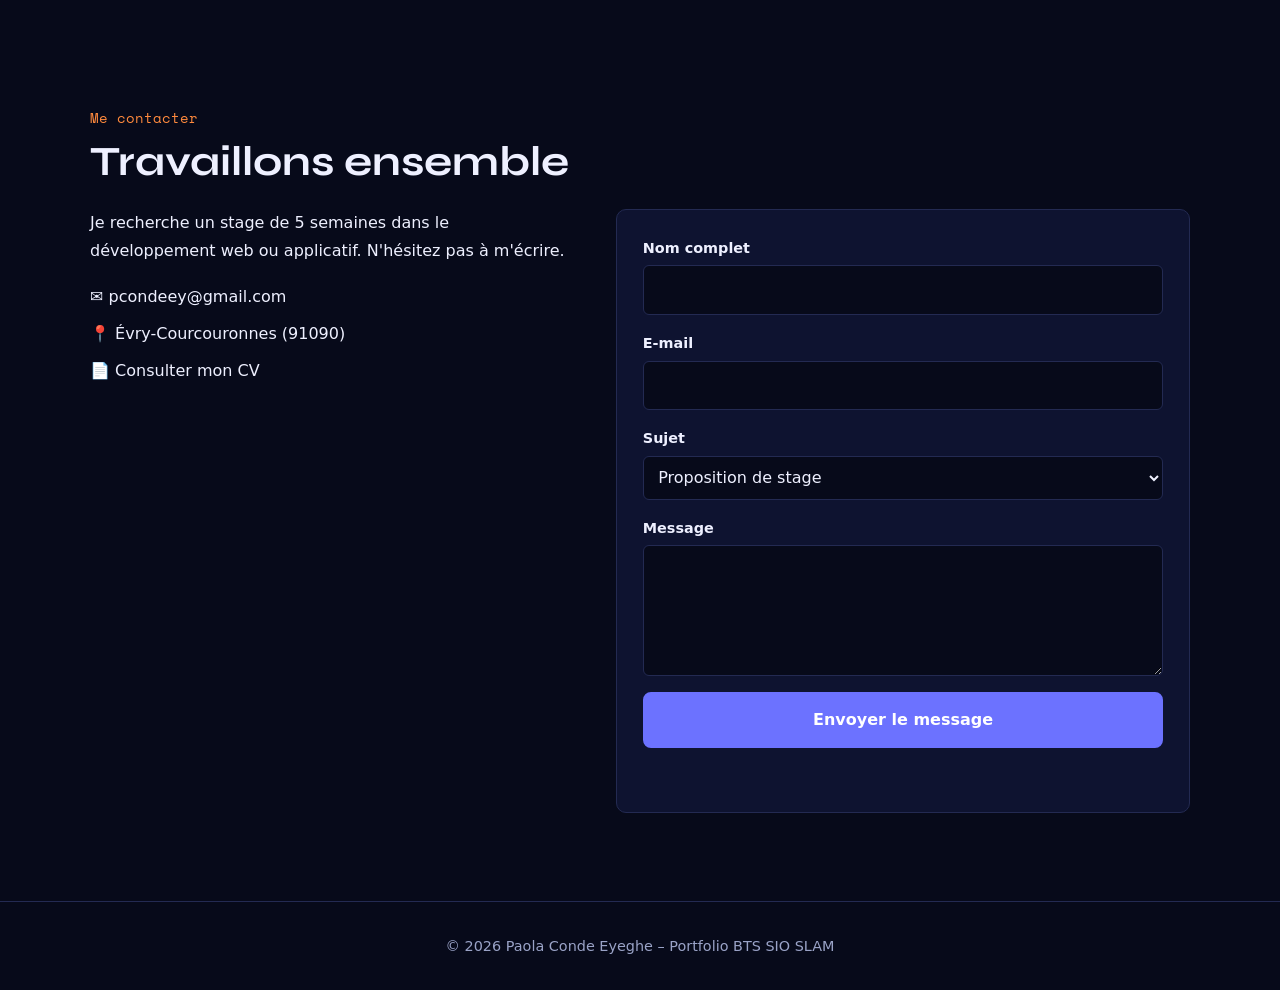
==== commit 0c6b7fa0: "Refonte de la page d'accueil, du style et des animations" ====
--- a/index.html
+++ b/index.html
@@ -2,255 +2,313 @@
 <html lang="fr">
     <head>
         <meta charset="UTF-8">
-        <title>Portfolio – Paola CONDE</title>
+        <meta name="viewport" content="width=device-width, initial-scale=1">
+        <title>Accueil – Portfolio Paola Conde Eyeghe</title>
         <link rel="stylesheet" href="style.css">
+        <link rel="stylesheet" href="animations.css">
+        <link
+            href="https://fonts.googleapis.com/css2?family=Space+Mono:wght@400;700&family=Syne:wght@400;600;800&display=swap"
+            rel="stylesheet">
     </head>
-
     <body>
-
-        <!-- Fond décoratif -->
-        <div class="bg-blobs">
-            <div class="blob blob1"></div>
-            <div class="blob blob2"></div>
-            <div class="blob blob3"></div>
-        </div>
-
-        <!-- NAVBAR -->
-        <nav class="navbar">
-            <div class="nav-logo">Paola CONDE</div>
-
-            <ul class="nav-links">
+        <nav class="navbar" id="navbar">
+            <a class="nav-logo" href="#accueil">P<span class="dot">.</span></a>
+            <ul class="nav-links" id="navLinks">
                 <li>
                     <a href="#accueil">Accueil</a>
                 </li>
                 <li>
-                    <a href="#apropos">À propos</a>
+                    <a href="#competences">Compétences</a>
                 </li>
                 <li>
                     <a href="#projets">Projets</a>
                 </li>
                 <li>
-                    <a href="#veille">Veille technologique</a>
+                    <a href="#bts">BTS SIO</a>
+                </li>
+                <li>
+                    <a href="veille.html">Veille techno</a>
+                </li>
+                <li>
+                    <a href="cv.html">CV</a>
                 </li>
                 <li>
                     <a href="#contact">Contact</a>
                 </li>
             </ul>
-
-            <a href="cv.html" class="nav-cta">Mon CV</a>
+            <button class="burger" id="burger" aria-label="Menu" aria-expanded="false">
+                <span></span>
+                <span></span>
+                <span></span></button>
         </nav>
 
-        <!-- ACCUEIL / HERO -->
-        <section id="accueil" class="hero">
-            <div class="hero-tag">Bienvenue</div>
-            <h1 class="hero-title">
-                <span class="line">Paola</span>
-                <span class="line italic">Développeuse Web</span>
-            </h1>
-            <p class="hero-sub">
-                Étudiante en BTS SIO SLAM, passionnée par le développement web.
-            </p>
-
-            <div class="hero-actions">
-                <a href="#projets" class="btn-primary">Voir mes projets</a>
-                <a href="#contact" class="btn-ghost">Me contacter</a>
-            </div>
-        </section>
-
-        <!-- À PROPOS -->
-        <section id="apropos" class="section">
-            <div class="section-header">
-                <div class="section-tag">À propos</div>
-                <h2 class="section-title">Qui suis‑je ?</h2>
-            </div>
-
-            <p>
-                Je m'appelle
-                <strong>Paola CONDE</strong>, étudiante en BTS SIO option SLAM. Passionnée par
-                le développement web, j’aime me débrouiller pour créer des interfaces modernes,
-                élégantes et fonctionnelles. Mon objectif est de devenir développeuse web.
-            </p>
-
-            <p>
-                Je suis actuellement à la recherche d’un
-                <strong>stage de 5 semaines</strong>
-                afin de renforcer mes compétences et découvrir le monde professionnel.
-            </p>
-        </section>
-
-        <!-- PARCOURS SCOLAIRE -->
-        <section id="parcours" class="section">
-            <div class="section-header">
-                <div class="section-tag">Parcours scolaire</div>
-                <h2 class="section-title">Mon parcours</h2>
-            </div>
-
-            <div class="timeline">
-
-                <div class="timeline-item">
-                    <div class="timeline-date">2023 – 2024</div>
-                    <div class="timeline-content">
-                        <h3>Baccalauréat Général</h3>
-                        <p>Lycée Français Victor-Hugo, Port-Gentil (Gabon)</p>
-                    </div>
-                </div>
-
-                <div class="timeline-item">
-                    <div class="timeline-date">2024 – 2025</div>
-                    <div class="timeline-content">
-                        <h3>BTS SIO (SLAM/SISR)</h3>
-                        <p>École IRIS, Paris</p>
-                    </div>
-                </div>
-
-                <div class="timeline-item">
-                    <div class="timeline-date">2025 – 2027</div>
-                    <div class="timeline-content">
-                        <h3>BTS SIO – Option SLAM</h3>
-                        <p>École INSTA, Paris</p>
-                    </div>
-                </div>
-
-            </div>
-        </section>
-
-        <!-- CERTIFICATIONS -->
-        <section id="certifications" class="section">
-            <div class="section-header">
-                <div class="section-tag">Certifications</div>
-                <h2 class="section-title">Mes certifications</h2>
-            </div>
-
-            <div class="certifs-grid">
-
-                <div class="card certif-card">
-                    <h3 class="card-title">CLAUDE 101</h3>
-
-                    <div class="certif-images">
-                        <img src="img/Capture d'écran 2026-06-11 151512.png" alt="Certification 1">
-                    </div>
-                </div>
-
-                <div class="card certif-card">
-                    <h3 class="card-title">CLAUDE CODE 101</h3>
-
-                    <div class="certif-images">
-                        <img src="img/Capture d'écran 2026-06-11 154939.png" alt="Certification 2">
-                    </div>
-                </div>
-
-                <div class="card certif-card">
-                    <h3 class="card-title">PIX</h3>
-
-                    <div class="certif-images">
-                        <img src="img/Capture d'écran 2026-06-11 160203.png" alt="Certification 3">
-                    </div>
-                </div>
-
-            </div>
-        </section>
-
-        <!-- PROJETS -->
-        <section id="projets" class="section">
-            <div class="section-header">
-                <div class="section-tag">Projets</div>
-                <h2 class="section-title">Mes réalisations</h2>
-            </div>
-
-            <div class="projects-grid">
-                <a href="projet1.html" class="project-card" data-num="01">
-                    <div class="card-inner">
-                        <div class="card-tag">HTML / CSS / JS</div>
-                        <div class="card-title">Projet 1 – Site sur les langages</div>
-                        <div class="card-desc">Un site éducatif présentant différents langages de programmation.</div>
-                    </div>
-                </a>
-
-                <a href="projet2.html" class="project-card" data-num="02">
-                    <div class="card-inner">
-                        <div class="card-tag">PHP / MySQL</div>
-                        <div class="card-title">Projet 2 – Site e‑commerce</div>
-                        <div class="card-desc">Un site de vente de peluches avec gestion de panier et connexion.</div>
-                    </div>
-                </a>
-            </div>
-        </section>
-
-        <!-- VEILLE TECHNOLOGIQUE -->
-        <section id="veille" class="section">
-            <div class="section-header">
-                <div class="section-tag">Veille technologique</div>
-                <h2 class="section-title">Veille : IA & Résumé automatique de texte</h2>
-            </div>
-
-            <!-- Bloc 1 : Thème -->
-            <div class="card">
-                <h3 class="card-title">Thème</h3>
-                <p class="card-desc">
-                    L’utilisation de l’intelligence artificielle pour générer automatiquement des
-                    résumés de textes (articles, mails, documents).
-                </p>
-            </div>
-
-            <!-- Bloc 2 : Comment je fais ma veille -->
-            <div class="card">
-                <h3 class="card-title">Comment je fais ma veille</h3>
-                <p class="card-desc">
-                    J’ai automatisé ma veille avec une
-                    <strong>Google Alert quotidienne</strong>
-                    sur les mots‑clés : “AI text summarization” et “IA résumé automatique”. Je
-                    reçois chaque jour un email avec les nouveautés liées au sujet.
-                </p>
-
-                <!-- Si tu veux ajouter des captures -->
-                <div class="veille-images">
-                    <img src="img/Capture d'écran 2026-06-11 132718.png" alt="Google Alert 1">
-                </div>
-            </div>
-
-            <!-- Bloc 3 : Pourquoi ce thème -->
-            <div class="card">
-                <h3 class="card-title">Pourquoi ce thème ?</h3>
-                <p class="card-desc">
-                    Ce sujet est simple, concret et très utilisé au quotidien. Il est volontairement
-                    précis et est un sujet utile car résumer des textes par IA est une action que
-                    beaucoup de personnes effectuent au quotidien.
-                </div>
-
-            </section>
-
-            <!-- CONTACT -->
-            <section id="contact" class="section">
-                <section id="contact" class="section">
-                    <div class="section-header">
-                        <div class="section-tag">Contact</div>
-                        <h2 class="section-title">Me contacter</h2>
-                    </div>
-
-                    <div class="contact-icons">
-                        <a
-                            href="https://www.linkedin.com/in/paola-conde-eyeghe-2413623b6?utm_source=share&utm_campaign=share_via&utm_content=profile&utm_medium=ios_app"
-                            target="_blank">
-                            <img src="img/linkedIn_PNG6.png" alt="LinkedIn">
-                        </a>
-
-                        <a href="https://github.com/pvolaa" target="_blank">
-                            <img src="img/github9775.jpg" alt="GitHub">
-                        </a>
-
-                        <a href="mailto:pcondeey@gmail.com">
-                            <img src="img/OIP.webp" alt="Email">
-                        </a>
-                    </div>
-                </section>
-
-                <form class="contact-form">
-                    <input type="text" placeholder="Votre nom" required="required">
-                    <input type="email" placeholder="Votre email" required="required">
-                    <textarea placeholder="Votre message" required="required"></textarea>
-                    <button type="submit" class="btn-primary">Envoyer</button>
-                </form>
-            </section>
-
-        </body>
-    </html>+        <section class="hero" id="accueil">
+            <div class="hero-content">
+                <p class="hero-label">Étudiante BTS SIO option SLAM · INSTA Paris · 2025-2027</p>
+                <h1 class="hero-title">Paola<br>
+                    <span class="outline">Conde Eyeghe</span></h1>
+                <p class="hero-sub">Développeuse web en formation : HTML, CSS, JavaScript, PHP,
+                    Symfony et bases de données MySQL. Je cherche un stage de 5 semaines pour mettre
+                    ces compétences en pratique.</p>
+                <div class="hero-cta">
+                    <a href="#projets" class="btn btn-primary">Voir mes projets</a>
+                    <a href="cv.html" class="btn btn-outline">Mon CV</a>
+                    <a href="veille.html" class="btn btn-outline">Veille technologique</a>
+                </div>
+            </div>
+            <div class="code-card" aria-label="Résumé de mon profil sous forme de code">
+                <div class="code-bar">
+                    <i></i>
+                    <i></i>
+                    <i></i>
+                </div>
+                <pre><code><span class="kw">const</span> paola = {
+  formation: <span class="str">"bts sio – option slam"</span>,
+  ecole:     <span class="str">"insta paris"</span>,
+  rythme:    <span class="str">"3 jours entreprise / 2 jours école"</span>,
+  stack: [<span class="str">"html/css"</span>, <span class="str">"js"</span>,
+          <span class="str">"php"</span>, <span class="str">"symfony"</span>, <span class="str">"mysql"</span>],
+  <span class="fn">passion</span>() { <span class="kw">return</span> <span class="str">"créer &amp; apprendre"</span>; }
+};</code></pre>
+            </div>
+        </section>
+
+        <section class="about section-pad" id="a-propos">
+            <div class="container about-grid">
+                <div class="reveal">
+                    <span class="section-label">À propos</span>
+                    <h2>Qui suis-je&nbsp;?</h2>
+                    <p>Je m'appelle Paola Conde Eyeghe et je prépare le BTS Services Informatiques
+                        aux Organisations, option SLAM (Solutions Logicielles et Applications Métiers).
+                        </p>
+                    <p>J'aime construire des projets concrets qui
+                        associent design et fonctionnalités, et je m'appuie sur mes atouts : gestion
+                        d'équipe, compréhension rapide, sens de l'organisation et implication.</p>
+                    <div class="about-badges">
+                        <span class="badge">BTS SIO option SLAM</span><span class="badge">INSTA Paris</span><span class="badge">Anglais B1 (en cours)</span>
+                    </div>
+                </div>
+                <div class="about-stats reveal">
+                    <div class="stat-card">
+                        <span class="stat-num">2</span><span class="stat-label">Projets réalisés</span></div>
+                    <div class="stat-card">
+                        <span class="stat-num">2</span><span class="stat-label">Années de BTS</span></div>
+                    <div class="stat-card">
+                        <span class="stat-num">6+</span><span class="stat-label">Technologies</span></div>
+                    <div class="stat-card">
+                        <span class="stat-num">1</span><span class="stat-label">Thème de veille</span></div>
+                </div>
+            </div>
+        </section>
+
+        <section class="competences section-pad" id="competences">
+            <div class="container">
+                <span class="section-label reveal">Savoir-faire</span>
+                <h2 class="reveal">Compétences techniques</h2>
+                <div class="skills-grid">
+                    <div class="skill-category reveal">
+                        <h3>Langages web</h3>
+                        <div class="skill-item">
+                            <span>HTML / CSS</span>
+                            <div class="skill-bar">
+                                <div class="skill-fill" style="--pct:85%"></div>
+                            </div>
+                        </div>
+                        <div class="skill-item">
+                            <span>JavaScript</span>
+                            <div class="skill-bar">
+                                <div class="skill-fill" style="--pct:65%"></div>
+                            </div>
+                        </div>
+                        <div class="skill-item">
+                            <span>PHP</span>
+                            <div class="skill-bar">
+                                <div class="skill-fill" style="--pct:60%"></div>
+                            </div>
+                        </div>
+                        <ul class="tags">
+                            <li>Bootstrap</li>
+                            <li>Symfony</li>
+                        </ul>
+                    </div>
+                    <div class="skill-category reveal">
+                        <h3>Bases de données</h3>
+                        <div class="skill-item">
+                            <span>MySQL</span>
+                            <div class="skill-bar">
+                                <div class="skill-fill" style="--pct:60%"></div>
+                            </div>
+                        </div>
+                        <div class="skill-item">
+                            <span>SQL (requêtes)</span>
+                            <div class="skill-bar">
+                                <div class="skill-fill" style="--pct:65%"></div>
+                            </div>
+                        </div>
+                        <div class="skill-item">
+                            <span>MCD</span>
+                            <div class="skill-bar">
+                                <div class="skill-fill" style="--pct:50%"></div>
+                            </div>
+                        </div>
+                    </div>
+                    <div class="skill-category reveal">
+                        <h3>Outils et méthodes</h3>
+                        <div class="skill-item">
+                            <span>VS Code</span>
+                            <div class="skill-bar">
+                                <div class="skill-fill" style="--pct:80%"></div>
+                            </div>
+                        </div>
+                        <div class="skill-item">
+                            <span>Git / GitHub</span>
+                            <div class="skill-bar">
+                                <div class="skill-fill" style="--pct:55%"></div>
+                            </div>
+                        </div>
+                    </div>
+                    <div class="skill-category reveal">
+                        <h3>Environnements</h3>
+                        <div class="skill-item">
+                            <span>WAMP / XAMPP</span>
+                            <div class="skill-bar">
+                                <div class="skill-fill" style="--pct:70%"></div>
+                            </div>
+                        </div>
+                        <div class="skill-item">
+                            <span>Windows</span>
+                            <div class="skill-bar">
+                                <div class="skill-fill" style="--pct:80%"></div>
+                            </div>
+                        </div>
+                        <div class="skill-item">
+                            <span>Linux (bases)</span>
+                        </div>
+                        <ul class="tags">
+                            <li>Assistance utilisateur</li>
+                            <li>Support technique</li>
+                        </ul>
+                    </div>
+                </div>
+            </div>
+        </section>
+
+        <section class="projets section-pad" id="projets">
+            <div class="container">
+                <span class="section-label reveal">Réalisations</span>
+                <h2 class="reveal">Mes projets</h2>
+                <div class="projets-grid">
+                    <article class="projet-card reveal">
+                        <div class="projet-tag">HTML / CSS / JS</div>
+                        <h3>Site sur les langages de programmation</h3>
+                        <p>Site informatif présentant différents langages de programmation :
+                            définitions, vidéos explicatives et images de leurs créateurs. Réalisé en 1<sup>re</sup>
+                            année de BTS SIO (2024-2025) à l'école IRIS, Paris.</p>
+                        <div class="projet-tech">
+                            <span>HTML</span><span>CSS</span><span>JavaScript</span></div>
+                        <a href="projet1.html" class="btn-sm">Voir le projet</a>
+                    </article>
+                    <article class="projet-card featured reveal">
+                        <span class="featured-badge">★ Projet phare</span>
+                        <div class="projet-tag">PHP / MySQL</div>
+                        <h3>Site e-commerce de peluches</h3>
+                        <p>Boutique en ligne de peluches pour tous les goûts, développée en PHP et MySQL
+                            : connexion utilisateur, catalogue de produits et gestion du panier. Le site
+                            n'est pas encore totalement opérationnel mais plusieurs fonctionnalités sont
+                            déjà disponibles.</p>
+                        <div class="projet-tech">
+                            <span>PHP</span><span>MySQL</span><span>HTML/CSS</span><span>JavaScript</span></div>
+                        <a href="projet2.html" class="btn-sm">Voir le projet</a>
+                    </article>
+                </div>
+            </div>
+        </section>
+
+        <section class="bts section-pad" id="bts">
+            <div class="container">
+                <span class="section-label reveal">Formation</span>
+                <h2 class="reveal">BTS SIO – option SLAM</h2>
+                <p class="bts-intro reveal">Le BTS Services Informatiques aux Organisations
+                    forme des techniciens supérieurs capables de répondre aux besoins informatiques
+                    des organisations. L'option SLAM se concentre sur la conception et le
+                    développement d'applications.</p>
+                <div class="bts-grid">
+                    <div class="bts-card reveal">
+                        <h3>Parcours</h3>
+                        <p>IRIS Paris (2024-2025), puis INSTA Paris (2025-2027). Rythme : 3 jours en
+                            entreprise, 2 jours à l'école.</p>
+                    </div>
+                    <div class="bts-card reveal">
+                        <h3>Épreuves E4, E5 et E6</h3>
+                        <p>Conception et maintenance de solutions informatiques, production et
+                            fourniture de services, cybersécurité. Ce portfolio présente mes preuves.</p>
+                    </div>
+                    <div class="bts-card reveal">
+                        <h3>Veille technologique</h3>
+                        <p>Suivi régulier de l'intelligence artificielle appliquée au développement.
+                            <a href="veille.html">Voir ma veille</a>
+                        </p>
+                    </div>
+                    <div class="bts-card reveal">
+                        <h3>Projets réalisés</h3>
+                        <p>Un site informatif en HTML/CSS/JS et un site e-commerce en PHP/MySQL.</p>
+                    </div>
+                </div>
+
+
+            </div>
+        </section>
+
+        <section class="contact section-pad" id="contact">
+            <div class="container">
+                <span class="section-label reveal">Me contacter</span>
+                <h2 class="reveal">Travaillons ensemble</h2>
+                <div class="contact-grid">
+                    <div class="reveal">
+                        <p>Je recherche un stage de 5 semaines dans le développement web ou applicatif.
+                            N'hésitez pas à m'écrire.</p>
+                        <div class="contact-links">
+                            <a class="contact-item" href="mailto:pcondeey@gmail.com">✉ pcondeey@gmail.com</a>
+                            <span class="contact-item">📍 Évry-Courcouronnes (91090)</span>
+                            <a class="contact-item" href="cv.html">📄 Consulter mon CV</a>
+                        </div>
+                    </div>
+                    <form class="contact-form reveal" id="contactForm" novalidate="novalidate">
+                        <div class="form-group">
+                            <label for="nom">Nom complet</label><input type="text" id="nom" name="nom" autocomplete="name" required="required"></div>
+                        <div class="form-group">
+                            <label for="email">E-mail</label><input
+                                type="email"
+                                id="email"
+                                name="email"
+                                autocomplete="email"
+                                required="required"></div>
+                        <div class="form-group">
+                            <label for="sujet">Sujet</label>
+                            <select id="sujet" name="sujet">
+                                <option>Proposition de stage</option>
+                                <option>Alternance</option>
+                                <option>Collaboration projet</option>
+                                <option>Autre</option>
+                            </select>
+                        </div>
+                        <div class="form-group">
+                            <label for="message">Message</label>
+                            <textarea id="message" name="message" rows="4" required="required"></textarea>
+                        </div>
+                        <button type="submit" class="btn btn-primary">Envoyer le message</button>
+                        <p class="form-msg" id="formMsg" role="status"></p>
+                    </form>
+                </div>
+            </div>
+        </section>
+        <footer class="footer">
+            <div class="container">
+                <p>©
+                    <span class="year"></span>
+                    Paola Conde Eyeghe – Portfolio BTS SIO SLAM</p>
+            </div>
+        </footer>
+        <script src="main.js"></script>
+    </body>
+</html>
--- a/style.css
+++ b/style.css
@@ -1,740 +1,598 @@
-/* ============================================
-   PORTFOLIO BTS SIO SLAM — style.css
-   Palette : beige doux, blanc cassé, rose poudré
-   ============================================ */
-
-/* ---------- Variables & Reset ---------- */
 :root {
-  --cream:     #faf7f2;
-  --white:     #ffffff;
-  --beige:     #f0e8d8;
-  --beige-mid: #e5d5c0;
-  --blush:     #e8c4b8;
-  --rose:      #c98b7d;
-  --rose-deep: #a86355;
-  --taupe:     #8a7060;
-  --brown:     #4a3728;
-  --text:      #3d2e24;
-  --text-light:#7a6558;
-
-  --radius-sm: 12px;
-  --radius-md: 20px;
-  --radius-lg: 32px;
-
-  --shadow-soft: 0 4px 24px rgba(74,55,40,0.08);
-  --shadow-card: 0 8px 40px rgba(74,55,40,0.12);
-  --shadow-hover: 0 20px 60px rgba(74,55,40,0.18);
-
-  --transition: 0.35s cubic-bezier(0.34, 1.56, 0.64, 1);
-  --transition-smooth: 0.4s cubic-bezier(0.25, 0.46, 0.45, 0.94);
-}
-
-*, *::before, *::after { box-sizing: border-box; margin: 0; padding: 0; }
-
-html { scroll-behavior: smooth; }
-
+    --bg: #070a1a;
+    --card: #0e1330;
+    --line: #232a52;
+    --ink: #eef0ff;
+    --muted: #9aa3c7;
+    --indigo: #6c72ff;
+    --orange: #ff8a3d;
+    --ok: #3ddc97;
+    --f-title: "Syne","Segoe UI",system-ui,sans-serif;
+    --f-code: "Space Mono",Consolas,monospace;
+}
+*,
+*::after,
+*::before {
+    box-sizing: border-box;
+    margin: 0;
+    padding: 0;
+}
+html {
+    scroll-behavior: smooth;
+    scroll-padding-top: 4.5rem;
+}
 body {
-  font-family: 'DM Sans', sans-serif;
-  background-color: var(--cream);
-  color: var(--text);
-  overflow-x: hidden;
-  line-height: 1.6;
-}
-
-a { text-decoration: none; color: inherit; }
-
-/* ---------- Fond décoratif (blobs) ---------- */
-.bg-blobs {
-  position: fixed;
-  inset: 0;
-  pointer-events: none;
-  z-index: 0;
-  overflow: hidden;
-}
-
-.blob {
-  position: absolute;
-  border-radius: 50%;
-  filter: blur(80px);
-  opacity: 0.35;
-  animation: blobFloat 8s ease-in-out infinite alternate;
-}
-
-.blob1 {
-  width: 500px; height: 500px;
-  background: radial-gradient(circle, #e8c4b8, #f0d8cc);
-  top: -100px; left: -100px;
-  animation-delay: 0s;
-}
-.blob2 {
-  width: 400px; height: 400px;
-  background: radial-gradient(circle, #dfc9a8, #e8d8c0);
-  bottom: 10%; right: -80px;
-  animation-delay: 3s;
-}
-.blob3 {
-  width: 300px; height: 300px;
-  background: radial-gradient(circle, #f5e4d0, #ecd5c0);
-  top: 50%; left: 40%;
-  animation-delay: 5s;
-}
-
-@keyframes blobFloat {
-  0%   { transform: translate(0, 0) scale(1); }
-  100% { transform: translate(30px, 40px) scale(1.08); }
-}
-
-/* ---------- Navbar ---------- */
+    background: var(--bg);
+    color: var(--ink);
+    font: 1rem/1.7 "Segoe UI",system-ui,sans-serif;
+}
+h1,
+h2,
+h3 {
+    font-family: var(--f-title);
+    line-height: 1.15;
+}
+h2 {
+    font-size: clamp(1.8rem,4vw,2.6rem);
+    margin-bottom: 1.5rem;
+}
+h3 {
+    font-size: 1.15rem;
+    margin-bottom: 0.5rem;
+}
+a {
+    color: var(--indigo);
+}
+p+p {
+    margin-top: 0.8rem;
+}
+:focus-visible {
+    outline: 3px solid var(--orange);
+    outline-offset: 3px;
+}
+.container {
+    width: min(1100px,92%);
+    margin-inline: auto;
+}
+.section-pad {
+    padding: 5.5rem 0;
+}
+.section-label {
+    display: block;
+    font: 0.85rem var(--f-code);
+    color: var(--orange);
+    margin-bottom: 0.6rem;
+}
+
+/* Navigation */
 .navbar {
-  position: fixed;
-  top: 0; left: 0; right: 0;
-  z-index: 100;
-  display: flex;
-  align-items: center;
-  justify-content: space-between;
-  padding: 18px 48px;
-  background: rgba(250, 247, 242, 0.75);
-  backdrop-filter: blur(16px);
-  -webkit-backdrop-filter: blur(16px);
-  border-bottom: 1px solid rgba(200, 180, 160, 0.25);
-  transition: box-shadow 0.3s;
-}
-
+    position: fixed;
+    inset: 0 0 auto 0;
+    z-index: 50;
+    display: flex;
+    align-items: center;
+    justify-content: space-between;
+    padding: 0.9rem 5%;
+    background: rgba(7,10,26,.88);
+    backdrop-filter:blur(10px);
+    border-bottom: 1px solid transparent;
+    transition: border-color 0.3s;
+}
 .navbar.scrolled {
-  box-shadow: 0 4px 30px rgba(74, 55, 40, 0.08);
-}
-
+    border-color: var(--line);
+}
 .nav-logo {
-  font-family: 'Cormorant Garamond', serif;
-  font-size: 1.4rem;
-  font-weight: 600;
-  color: var(--rose-deep);
-  letter-spacing: 0.04em;
-}
-
+    font: 800 1.5rem var(--f-title);
+    color: var(--ink);
+    text-decoration: none;
+}
+.nav-logo .dot {
+    color: var(--orange);
+}
 .nav-links {
-  list-style: none;
-  display: flex;
-  gap: 36px;
-  align-items: center;
-}
-
+    display: flex;
+    gap: 1.6rem;
+    list-style: none;
+}
 .nav-links a {
-  font-size: 0.9rem;
-  font-weight: 400;
-  color: var(--taupe);
-  letter-spacing: 0.03em;
-  position: relative;
-  transition: color 0.25s;
-}
-
-.nav-links a::after {
-  content: '';
-  position: absolute;
-  bottom: -3px; left: 0; right: 0;
-  height: 1px;
-  background: var(--rose);
-  transform: scaleX(0);
-  transform-origin: left;
-  transition: transform 0.3s ease;
-}
-
-.nav-links a:hover { color: var(--rose-deep); }
-.nav-links a:hover::after { transform: scaleX(1); }
-
-.nav-cta {
-  background: var(--rose-deep) !important;
-  color: var(--white) !important;
-  padding: 9px 22px;
-  border-radius: 50px;
-  font-weight: 500 !important;
-  transition: var(--transition) !important;
-  box-shadow: 0 4px 16px rgba(168, 99, 85, 0.3);
-}
-
-.nav-cta:hover {
-  transform: translateY(-2px);
-  box-shadow: 0 8px 24px rgba(168, 99, 85, 0.4) !important;
-}
-.nav-cta::after { display: none !important; }
-
-/* ---------- Hero ---------- */
+    color: var(--ink);
+    text-decoration: none;
+    font-size: 0.95rem;
+    padding: 0.2rem 0;
+    border-bottom: 2px solid transparent;
+}
+.nav-links a:hover,
+.nav-links a[aria-current="page"] {
+    border-color: var(--orange);
+}
+.burger {
+    display: none;
+    background: none;
+    border: 0;
+    cursor: pointer;
+    padding: 0.4rem;
+}
+.burger span {
+    display: block;
+    width: 24px;
+    height: 2px;
+    margin: 5px 0;
+    background: var(--ink);
+}
+
+/* Boutons */
+.btn {
+    display: inline-block;
+    padding: 0.75rem 1.5rem;
+    border-radius: 8px;
+    font-weight: 700;
+    text-decoration: none;
+    border: 2px solid var(--indigo);
+    cursor: pointer;
+    font: inherit;
+    font-weight: 700;
+    transition: transform 0.2s;
+}
+.btn:hover {
+    transform: translateY(-2px);
+}
+.btn-primary {
+    background: var(--indigo);
+    color: #fff;
+}
+.btn-outline {
+    background: transparent;
+    color: var(--ink);
+}
+.btn-sm {
+    display: inline-block;
+    padding: 0.45rem 1rem;
+    border-radius: 6px;
+    background: var(--indigo);
+    color: #fff;
+    text-decoration: none;
+    font-size: 0.9rem;
+}
+.btn-secondary {
+    background: transparent;
+    border-color: var(--line);
+    color: var(--ink);
+}
+
+/* Hero */
 .hero {
-  position: relative;
-  z-index: 1;
-  min-height: 100vh;
-  display: flex;
-  flex-direction: column;
-  justify-content: center;
-  padding: 120px 80px 80px;
-  max-width: 900px;
-}
-
-.hero-tag {
-  display: inline-block;
-  font-size: 0.78rem;
-  font-weight: 500;
-  letter-spacing: 0.15em;
-  text-transform: uppercase;
-  color: var(--rose);
-  background: rgba(232, 196, 184, 0.3);
-  border: 1px solid rgba(201, 139, 125, 0.3);
-  padding: 6px 16px;
-  border-radius: 50px;
-  margin-bottom: 32px;
-  animation: fadeSlideUp 0.7s ease both;
-}
-
+    min-height: 100vh;
+    display: grid;
+    grid-template-columns: 1.2fr 1fr;
+    gap: 3rem;
+    align-items: center;
+    width: min(1100px,92%);
+    margin-inline: auto;
+    padding-top: 5rem;
+}
+.hero-label {
+    font: 0.85rem var(--f-code);
+    color: var(--muted);
+    margin-bottom: 1rem;
+}
 .hero-title {
-  font-family: 'Cormorant Garamond', serif;
-  font-size: clamp(3.5rem, 7vw, 6.5rem);
-  font-weight: 300;
-  line-height: 1.05;
-  color: var(--brown);
-  margin-bottom: 24px;
-}
-
-.hero-title .line {
-  display: block;
-  animation: fadeSlideUp 0.7s ease both;
-}
-.hero-title .line:nth-child(2) { animation-delay: 0.12s; }
-.hero-title .italic {
-  font-style: italic;
-  color: var(--rose-deep);
-}
-
+    font-size: clamp(3rem,8vw,5.5rem);
+    font-weight: 800;
+}
+.hero-title .outline {
+    color: transparent;
+    -webkit-text-stroke: 2px var(--indigo);
+}
 .hero-sub {
-  font-size: 1.05rem;
-  color: var(--text-light);
-  font-weight: 300;
-  margin-bottom: 48px;
-  animation: fadeSlideUp 0.7s 0.25s ease both;
-}
-
-.hero-actions {
-  display: flex;
-  gap: 16px;
-  flex-wrap: wrap;
-  animation: fadeSlideUp 0.7s 0.35s ease both;
-}
-
-.btn-primary {
-  background: var(--rose-deep);
-  color: var(--white);
-  padding: 14px 32px;
-  border-radius: 50px;
-  font-size: 0.9rem;
-  font-weight: 500;
-  letter-spacing: 0.02em;
-  box-shadow: 0 6px 24px rgba(168, 99, 85, 0.35);
-  transition: var(--transition);
-}
-
-.btn-primary:hover {
-  transform: translateY(-3px) scale(1.02);
-  box-shadow: 0 14px 36px rgba(168, 99, 85, 0.45);
-}
-
-.btn-ghost {
-  background: transparent;
-  color: var(--rose-deep);
-  padding: 13px 30px;
-  border-radius: 50px;
-  font-size: 0.9rem;
-  font-weight: 500;
-  border: 1.5px solid var(--blush);
-  transition: var(--transition);
-}
-
-.btn-ghost:hover {
-  background: var(--beige);
-  border-color: var(--rose);
-  transform: translateY(-3px);
-}
-
-.hero-scroll {
-  position: absolute;
-  bottom: 40px;
-  left: 80px;
-  font-size: 1.4rem;
-  color: var(--blush);
-  animation: bounce 2s ease-in-out infinite;
-}
-
-@keyframes bounce {
-  0%, 100% { transform: translateY(0); }
-  50%       { transform: translateY(8px); }
-}
-
-/* ---------- Sections ---------- */
-.section {
-  position: relative;
-  z-index: 1;
-  padding: 100px 80px;
-  max-width: 1100px;
-  margin: 0 auto;
-}
-
-.section-alt {
-  background: rgba(240, 232, 216, 0.4);
-  border-radius: var(--radius-lg);
-  max-width: none;
-  margin: 0;
-  padding: 100px 120px;
-}
-
-.section-header {
-  margin-bottom: 60px;
-}
-
-.section-tag {
-  display: inline-block;
-  font-size: 0.75rem;
-  font-weight: 500;
-  letter-spacing: 0.15em;
-  text-transform: uppercase;
-  color: var(--rose);
-  margin-bottom: 12px;
-}
-
-.section-title {
-  font-family: 'Cormorant Garamond', serif;
-  font-size: clamp(2.2rem, 4vw, 3.5rem);
-  font-weight: 300;
-  color: var(--brown);
-  line-height: 1.1;
-}
-
-
-
-/* ---------- Parcours scolaire (timeline) ---------- */
-
-.timeline {
-  display: flex;
-  flex-direction: column;
-  gap: 32px;
-  border-left: 3px solid var(--blush);
-  padding-left: 30px;
-  margin-top: 20px;
-}
-
-.timeline-item {
-  position: relative;
-  padding-left: 20px;
-}
-
-.timeline-item::before {
-  content: "";
-  position: absolute;
-  left: -11px;
-  top: 4px;
-  width: 16px;
-  height: 16px;
-  background: var(--rose-deep);
-  border-radius: 50%;
-  box-shadow: 0 0 0 4px rgba(232, 196, 184, 0.4);
-}
-
-.timeline-date {
-  font-size: 0.9rem;
-  color: var(--rose-deep);
-  font-weight: 600;
-  margin-bottom: 4px;
-}
-
-.timeline-content h3 {
-  font-family: 'Cormorant Garamond', serif;
-  font-size: 1.4rem;
-  color: var(--brown);
-  margin-bottom: 4px;
-}
-
-.timeline-content p {
-  color: var(--text-light);
-  font-size: 0.95rem;
-}
-
-
-/* ---------- Project Cards ---------- */
-.projects-grid {
-  display: grid;
-  grid-template-columns: repeat(auto-fit, minmax(340px, 1fr));
-  gap: 28px;
-}
-
-.project-card {
-  display: block;
-  position: relative;
-  background: var(--white);
-  border-radius: var(--radius-md);
-  border: 1.5px solid rgba(200, 175, 155, 0.25);
-  overflow: hidden;
-  box-shadow: var(--shadow-card);
-  transition: var(--transition);
-  cursor: pointer;
-}
-
-/* Numéro décoratif en arrière-plan */
-.project-card::before {
-  content: attr(data-num);
-  position: absolute;
-  top: -10px; right: 16px;
-  font-family: 'Cormorant Garamond', serif;
-  font-size: 6rem;
-  font-weight: 600;
-  color: rgba(232, 196, 184, 0.25);
-  line-height: 1;
-  transition: var(--transition-smooth);
-  pointer-events: none;
-}
-
-/* Barre de couleur en haut */
-.project-card::after {
-  content: '';
-  position: absolute;
-  top: 0; left: 0; right: 0;
-  height: 3px;
-  background: linear-gradient(90deg, var(--blush), var(--rose-deep));
-  transform: scaleX(0);
-  transform-origin: left;
-  transition: transform 0.45s ease;
-}
-
-.project-card:hover {
-  transform: translateY(-10px) rotate(-0.5deg);
-  box-shadow: var(--shadow-hover);
-  border-color: rgba(201, 139, 125, 0.4);
-}
-
-.project-card:hover::before {
-  color: rgba(232, 196, 184, 0.45);
-  transform: translateX(8px);
-}
-
-.project-card:hover::after {
-  transform: scaleX(1);
-}
-
-.card-inner {
-  padding: 36px 32px;
-  display: flex;
-  flex-direction: column;
-  gap: 20px;
-  height: 100%;
-}
-
-.card-icon {
-  font-size: 2rem;
-  transition: transform 0.4s ease;
-}
-
-.project-card:hover .card-icon {
-  transform: scale(1.15) rotate(5deg);
-}
-
-.card-tag {
-  font-size: 0.72rem;
-  font-weight: 500;
-  letter-spacing: 0.12em;
-  text-transform: uppercase;
-  color: var(--rose);
-  background: rgba(232, 196, 184, 0.2);
-  padding: 4px 12px;
-  border-radius: 50px;
-  display: inline-block;
-  margin-bottom: 8px;
-}
-
-.card-title {
-  font-family: 'Cormorant Garamond', serif;
-  font-size: 1.6rem;
-  font-weight: 400;
-  color: var(--brown);
-  line-height: 1.2;
-}
-
-.card-desc {
-  font-size: 0.88rem;
-  color: var(--text-light);
-  line-height: 1.65;
-  font-weight: 300;
-}
-
-.card-techs {
-  display: flex;
-  flex-wrap: wrap;
-  gap: 8px;
-  margin-top: 8px;
-}
-
-.card-techs span {
-  font-size: 0.75rem;
-  font-weight: 500;
-  color: var(--taupe);
-  background: var(--beige);
-  padding: 4px 12px;
-  border-radius: 50px;
-  border: 1px solid var(--beige-mid);
-  transition: var(--transition-smooth);
-}
-
-.project-card:hover .card-techs span {
-  background: rgba(232, 196, 184, 0.3);
-  border-color: var(--blush);
-  color: var(--rose-deep);
-}
-
-.card-arrow {
-  font-size: 1.3rem;
-  color: var(--blush);
-  align-self: flex-end;
-  transition: var(--transition);
-}
-
-.project-card:hover .card-arrow {
-  transform: translate(6px, -4px);
-  color: var(--rose-deep);
-}
-
-/* ---------- Compétences ---------- */
+    color: var(--muted);
+    max-width: 52ch;
+    margin: 1.2rem 0 2rem;
+}
+.hero-cta {
+    display: flex;
+    gap: 1rem;
+    flex-wrap: wrap;
+}
+.code-card {
+    background: #0a0e24;
+    border: 1px solid var(--line);
+    border-radius: 12px;
+    overflow: hidden;
+    font: 0.88rem/1.7 var(--f-code);
+}
+.code-bar {
+    display: flex;
+    gap: 6px;
+    padding: 0.7rem 1rem;
+    border-bottom: 1px solid var(--line);
+}
+.code-bar i {
+    width: 11px;
+    height: 11px;
+    border-radius: 50%;
+}
+.code-bar i:nth-child(1) {
+    background: #ff5f57;
+}
+.code-bar i:nth-child(2) {
+    background: #febc2e;
+}
+.code-bar i:nth-child(3) {
+    background: #28c840;
+}
+.code-card pre {
+    padding: 1.2rem;
+    white-space: pre-wrap;
+}
+.kw {
+    color: #9aa0ff;
+}
+.str {
+    color: #7be0b0;
+}
+.fn {
+    color: #ffb27a;
+}
+
+/* À propos */
+.about-grid {
+    display: grid;
+    grid-template-columns: 1.3fr 1fr;
+    gap: 3rem;
+    align-items: center;
+}
+.about-badges {
+    display: flex;
+    flex-wrap: wrap;
+    gap: 0.5rem;
+    margin-top: 1.2rem;
+}
+.badge {
+    border: 1px solid var(--line);
+    border-radius: 20px;
+    padding: 0.2rem 0.9rem;
+    font-size: 0.85rem;
+    color: var(--muted);
+}
+.about-stats {
+    display: grid;
+    grid-template-columns: 1fr 1fr;
+    gap: 1rem;
+}
+.stat-card {
+    background: var(--card);
+    border: 1px solid var(--line);
+    border-radius: 10px;
+    padding: 1.2rem;
+}
+.stat-num {
+    display: block;
+    font: 800 2.2rem var(--f-title);
+    color: var(--orange);
+}
+.stat-label {
+    color: var(--muted);
+    font-size: 0.9rem;
+}
+
+/* Compétences */
 .skills-grid {
-  display: grid;
-  grid-template-columns: repeat(auto-fill, minmax(180px, 1fr));
-  gap: 16px;
-}
-
+    display: grid;
+    grid-template-columns: repeat(auto-fit,minmax(240px,1fr));
+    gap: 1.3rem;
+}
+.skill-category {
+    background: var(--card);
+    border: 1px solid var(--line);
+    border-radius: 10px;
+    padding: 1.4rem;
+}
 .skill-item {
-  display: flex;
-  align-items: center;
-  gap: 12px;
-  background: var(--white);
-  padding: 16px 20px;
-  border-radius: var(--radius-sm);
-  border: 1.5px solid rgba(200, 175, 155, 0.2);
-  font-size: 0.9rem;
-  font-weight: 400;
-  color: var(--text);
-  box-shadow: var(--shadow-soft);
-  transition: var(--transition);
-  cursor: default;
-}
-
-.skill-item:hover {
-  transform: translateY(-5px) scale(1.02);
-  box-shadow: 0 12px 32px rgba(74, 55, 40, 0.14);
-  border-color: var(--blush);
-  color: var(--brown);
-}
-
-.skill-dot {
-  width: 8px; height: 8px;
-  border-radius: 50%;
-  background: linear-gradient(135deg, var(--blush), var(--rose-deep));
-  flex-shrink: 0;
-  transition: transform 0.3s ease;
-}
-
-.skill-item:hover .skill-dot {
-  transform: scale(1.4);
-}
-
-/* ---------- Footer ---------- */
+    margin-top: 1rem;
+    font-size: 0.92rem;
+}
+.skill-bar {
+    height: 7px;
+    background: var(--bg);
+    border-radius: 4px;
+    overflow: hidden;
+    margin-top: 0.3rem;
+}
+.skill-fill {
+    height: 100%;
+    width: 0;
+    background: linear-gradient(90deg,var(--indigo),var(--orange));
+}
+.tags {
+    display: flex;
+    flex-wrap: wrap;
+    gap: 0.4rem;
+    margin-top: 1rem;
+    list-style: none;
+}
+.tags li {
+    font: 0.78rem var(--f-code);
+    border: 1px solid var(--line);
+    border-radius: 4px;
+    padding: 0.15rem 0.5rem;
+    color: var(--muted);
+}
+
+/* Projets */
+.projets-grid {
+    display: grid;
+    grid-template-columns: repeat(auto-fit,minmax(300px,1fr));
+    gap: 1.5rem;
+}
+.projet-card {
+    position: relative;
+    background: var(--card);
+    border: 1px solid var(--line);
+    border-radius: 10px;
+    padding: 1.6rem;
+}
+.projet-card.featured {
+    border-color: var(--orange);
+}
+.featured-badge {
+    position: absolute;
+    top: 1rem;
+    right: 1rem;
+    font-size: 0.8rem;
+    color: var(--orange);
+}
+.projet-tag {
+    font: 0.8rem var(--f-code);
+    color: var(--indigo);
+    margin-bottom: 0.6rem;
+}
+.projet-card p {
+    color: var(--muted);
+    font-size: 0.95rem;
+}
+.projet-tech {
+    display: flex;
+    flex-wrap: wrap;
+    gap: 0.4rem;
+    margin: 1rem 0;
+}
+.projet-tech span {
+    font: 0.75rem var(--f-code);
+    background: var(--bg);
+    border-radius: 4px;
+    padding: 0.15rem 0.5rem;
+}
+
+/* BTS */
+.bts-intro {
+    color: var(--muted);
+    max-width: 70ch;
+    margin-bottom: 2rem;
+}
+.bts-grid {
+    display: grid;
+    grid-template-columns: repeat(auto-fit,minmax(230px,1fr));
+    gap: 1.2rem;
+}
+.bts-card {
+    background: var(--card);
+    border: 1px solid var(--line);
+    border-radius: 10px;
+    padding: 1.4rem;
+}
+.bts-card p {
+    color: var(--muted);
+    font-size: 0.93rem;
+}
+.competences-slam {
+    margin-top: 3.5rem;
+}
+.table-wrapper {
+    overflow-x: auto;
+    margin-top: 1rem;
+}
+.slam-table {
+    width: 100%;
+    min-width: 680px;
+    border-collapse: collapse;
+}
+.slam-table td,
+.slam-table th {
+    border: 1px solid var(--line);
+    padding: 0.7rem 0.9rem;
+    text-align: left;
+    vertical-align: top;
+    font-size: 0.92rem;
+}
+.slam-table th {
+    background: var(--card);
+}
+.slam-table code {
+    font-family: var(--f-code);
+    color: var(--orange);
+}
+.niveau {
+    font-size: 0.82rem;
+    border-radius: 4px;
+    padding: 0.1rem 0.5rem;
+    border: 1px solid var(--line);
+}
+.niveau.maitrise {
+    color: var(--ok);
+    border-color: var(--ok);
+}
+.niveau.acquisition {
+    color: var(--orange);
+    border-color: var(--orange);
+}
+
+/* Contact */
+.contact-grid {
+    display: grid;
+    grid-template-columns: 1fr 1.2fr;
+    gap: 3rem;
+}
+.contact-links {
+    display: grid;
+    gap: 0.6rem;
+    margin-top: 1.2rem;
+}
+.contact-item {
+    color: var(--ink);
+    text-decoration: none;
+}
+.contact-form {
+    background: var(--card);
+    border: 1px solid var(--line);
+    border-radius: 10px;
+    padding: 1.6rem;
+    display: grid;
+    gap: 1rem;
+}
+.form-group {
+    display: grid;
+    gap: 0.3rem;
+}
+.form-group label {
+    font-weight: 600;
+    font-size: 0.9rem;
+}
+.form-group input,
+.form-group select,
+.form-group textarea {
+    font: inherit;
+    padding: 0.65rem;
+    border-radius: 6px;
+    border: 1px solid var(--line);
+    background: var(--bg);
+    color: var(--ink);
+}
+.form-msg {
+    min-height: 1.4rem;
+    font-weight: 600;
+}
+.form-msg.err {
+    color: #ff6b6b;
+}
+.form-msg.ok {
+    color: var(--ok);
+}
+
 .footer {
-  position: relative;
-  z-index: 1;
-  text-align: center;
-  padding: 60px 40px;
-  border-top: 1px solid rgba(200, 175, 155, 0.25);
-  color: var(--text-light);
-  font-size: 0.88rem;
-}
-
-.footer em {
-  font-family: 'Cormorant Garamond', serif;
-  font-style: italic;
-  color: var(--rose-deep);
-  font-size: 1rem;
-}
-
+    border-top: 1px solid var(--line);
+    padding: 2rem 0;
+    text-align: center;
+    color: var(--muted);
+    font-size: 0.9rem;
+}
 .footer-sub {
-  margin-top: 8px;
-  font-size: 0.78rem;
-  color: var(--blush);
-  letter-spacing: 0.05em;
-}
-
-/* ---------- Animations d'entrée ---------- */
-@keyframes fadeSlideUp {
-  from { opacity: 0; transform: translateY(24px); }
-  to   { opacity: 1; transform: translateY(0); }
-}
-
-.fade-in {
-  opacity: 0;
-  transform: translateY(30px);
-  transition: opacity 0.6s ease, transform 0.6s ease;
-}
-
-.fade-in.visible {
-  opacity: 1;
-  transform: translateY(0);
-}
-
-/* ---------- Responsive ---------- */
-@media (max-width: 768px) {
-  .navbar { padding: 16px 24px; }
-  .nav-links { gap: 20px; }
-  .hero { padding: 100px 28px 60px; }
-  .hero-scroll { left: 28px; }
-  .section { padding: 70px 28px; }
-  .section-alt { padding: 70px 28px; }
-  .projects-grid { grid-template-columns: 1fr; }
-  .skills-grid { grid-template-columns: repeat(2, 1fr); }
-}
-
-@media (max-width: 500px) {
-  .nav-links li:not(:last-child) { display: none; }
-  .hero-title { font-size: 2.8rem; }
-  .hero-actions { flex-direction: column; }
-  .btn-primary, .btn-ghost { text-align: center; }
-}
-
-/* ---------- AJOUTS POUR CONTACT & VEILLE ---------- */
-
-.card {
-  background: var(--white);
-  padding: 28px 32px;
-  border-radius: var(--radius-md);
-  border: 1.5px solid rgba(200, 175, 155, 0.25);
-  box-shadow: var(--shadow-soft);
-  margin-bottom: 24px;
-  transition: var(--transition);
-}
-
-.card:hover {
-  transform: translateY(-6px);
-  box-shadow: var(--shadow-hover);
-}
-
-.contact-box {
-  background: var(--white);
-  padding: 24px 28px;
-  border-radius: var(--radius-md);
-  border: 1.5px solid var(--beige-mid);
-  box-shadow: var(--shadow-soft);
-  margin-bottom: 40px;
-}
-
-.contact-form {
-  display: flex;
-  flex-direction: column;
-  gap: 16px;
-}
-
-.contact-form input,
-.contact-form textarea {
-  padding: 14px 18px;
-  border-radius: var(--radius-sm);
-  border: 1.5px solid var(--beige-mid);
-  background: var(--white);
-  font-size: 1rem;
-  color: var(--text);
-}
-
-.contact-form textarea {
-  height: 140px;
-  resize: none;
-}
-/* ---------- Icônes de contact ---------- */
-
-.contact-icons {
-  display: flex;
-  justify-content: center;
-  gap: 40px;
-  margin-top: 40px;
-}
-
-.contact-icons img {
-  width: 60px;
-  height: 60px;
-  border-radius: 14px;
-  padding: 10px;
-  background: var(--white);
-  border: 1.5px solid var(--beige-mid);
-  box-shadow: var(--shadow-soft);
-  transition: var(--transition);
-  cursor: pointer;
-}
-
-.contact-icons img:hover {
-  transform: translateY(-6px) scale(1.05);
-  box-shadow: var(--shadow-hover);
-  border-color: var(--rose);
-}
-/* ---------- Images de veille (captures Google Alerts) ---------- */
-
-.veille-images {
-  margin-top: 20px;
-  display: flex;
-  gap: 20px;
-  flex-wrap: wrap;
-}
-
-.veille-images img {
-  width: 260px;
-  border-radius: var(--radius-sm);
-  border: 1.5px solid var(--beige-mid);
-  box-shadow: var(--shadow-soft);
-  transition: var(--transition);
-}
-
-.veille-images img:hover {
-  transform: translateY(-6px) scale(1.03);
-  box-shadow: var(--shadow-hover);
-  border-color: var(--rose);
-}
-/* ---------- Certifications alignées horizontalement avec plus d'espace ---------- */
-
-.certifs-grid {
-  display: flex;
-  justify-content: center;
-  gap: 40px; /* AUGMENTATION DE L'ESPACE ENTRE LES CARTES */
-  flex-wrap: nowrap;
-}
-
-.certif-card {
-  width: 280px;
-}
-
-/* ---------- Images des certifications ---------- */
-
-.certif-images {
-  margin-top: 16px;
-  display: flex;
-  justify-content: center;
-}
-
-.certif-images img {
-  width: 100%;
-  border-radius: var(--radius-sm);
-  border: 1.5px solid var(--beige-mid);
-  box-shadow: var(--shadow-soft);
-  transition: var(--transition);
-}
-
-.certif-images img:hover {
-  transform: translateY(-6px) scale(1.03);
-  box-shadow: var(--shadow-hover);
-  border-color: var(--rose);
-}
-
-/* ---------- Réduction de l'espace entre Certifications et Projets ---------- */
-
-#certifications.section {
-  padding-bottom: 40px;
-}
-
-#projets.section {
-  padding-top: 40px;
-}
+    font: 0.8rem var(--f-code);
+}
+
+/* Sous-pages (projets, veille) */
+.page-header {
+    padding: 8rem 5% 2rem;
+    text-align: center;
+}
+.page-header h1 {
+    font-size: clamp(2rem,5vw,3.2rem);
+}
+.subtitle {
+    color: var(--muted);
+    margin-top: 0.6rem;
+    font: 0.9rem var(--f-code);
+}
+.page-content {
+    width: min(900px,92%);
+    margin: 0 auto;
+    padding: 1rem 0 4rem;
+}
+.page-content h2 {
+    font-size: 1.5rem;
+    margin: 2.2rem 0 0.8rem;
+}
+.page-content ul {
+    padding-left: 1.2rem;
+    margin-top: 0.5rem;
+}
+.page-content li {
+    margin-bottom: 0.4rem;
+}
+.gallery {
+    display: flex;
+    flex-wrap: wrap;
+    gap: 1rem;
+    margin-top: 1rem;
+}
+.gallery img {
+    width: 280px;
+    max-width: 100%;
+    border-radius: 8px;
+    border: 1px solid var(--line);
+}
+.file-list li {
+    margin-bottom: 0.6rem;
+}
+.btn-group {
+    display: flex;
+    gap: 1rem;
+    flex-wrap: wrap;
+    justify-content: center;
+    margin-top: 3rem;
+}
+.veille-cards {
+    display: grid;
+    grid-template-columns: repeat(auto-fit,minmax(260px,1fr));
+    gap: 1.2rem;
+    margin-top: 1rem;
+}
+.veille-card {
+    background: var(--card);
+    border: 1px solid var(--line);
+    border-radius: 10px;
+    padding: 1.4rem;
+}
+.veille-card .date {
+    font: 0.8rem var(--f-code);
+    color: var(--orange);
+}
+.veille-card p {
+    color: var(--muted);
+    font-size: 0.93rem;
+    margin: 0.5rem 0 0.8rem;
+}
+
+@media (max-width:820px) {
+    .about-grid,
+    .contact-grid,
+    .hero {
+        grid-template-columns: 1fr;
+    }
+    .hero {
+        padding-top: 7rem;
+        min-height: auto;
+        padding-bottom: 3rem;
+    }
+    .burger {
+        display: block;
+    }
+    .nav-links {
+        display: none;
+        position: absolute;
+        top: 100%;
+        left: 0;
+        right: 0;
+        flex-direction: column;
+        gap: 0;
+        background: var(--bg);
+        border-bottom: 1px solid var(--line);
+        padding: 0.8rem 5%;
+    }
+    .nav-links.open {
+        display: flex;
+    }
+    .nav-links a {
+        display: block;
+        padding: 0.6rem 0;
+    }
+}
--- a/animations.css
+++ b/animations.css
@@ -0,0 +1,48 @@
+/* Apparition au défilement (déclenchée par js/main.js) */
+.reveal {
+    opacity: 0;
+    transform: translateY(24px);
+    transition: opacity 0.7s ease,transform 0.7s ease;
+}
+.reveal.visible {
+    opacity: 1;
+    transform: none;
+}
+/* Barres de compétences : la largeur vient de --pct dans le HTML */
+.skill-fill {
+    transition: width 1.2s ease-out;
+}
+.skill-category.visible .skill-fill {
+    width: var(--pct);
+}
+/* Hero : une seule entrée au chargement */
+.hero-title {
+    animation: slide-in 0.9s ease both;
+}
+@keyframes slide-in {
+    from {
+        opacity: 0;
+        transform: translateX(-30px);
+    }
+    to {
+        opacity: 1;
+        transform: none;
+    }
+}
+.btn,
+.btn-sm {
+    transition: transform 0.2s,background 0.2s;
+}
+@media (prefers-reduced-motion:reduce) {
+    * {
+        animation: none!important;
+        transition: none!important;
+    }
+    .reveal {
+        opacity: 1;
+        transform: none;
+    }
+    .skill-fill {
+        width: var(--pct);
+    }
+}
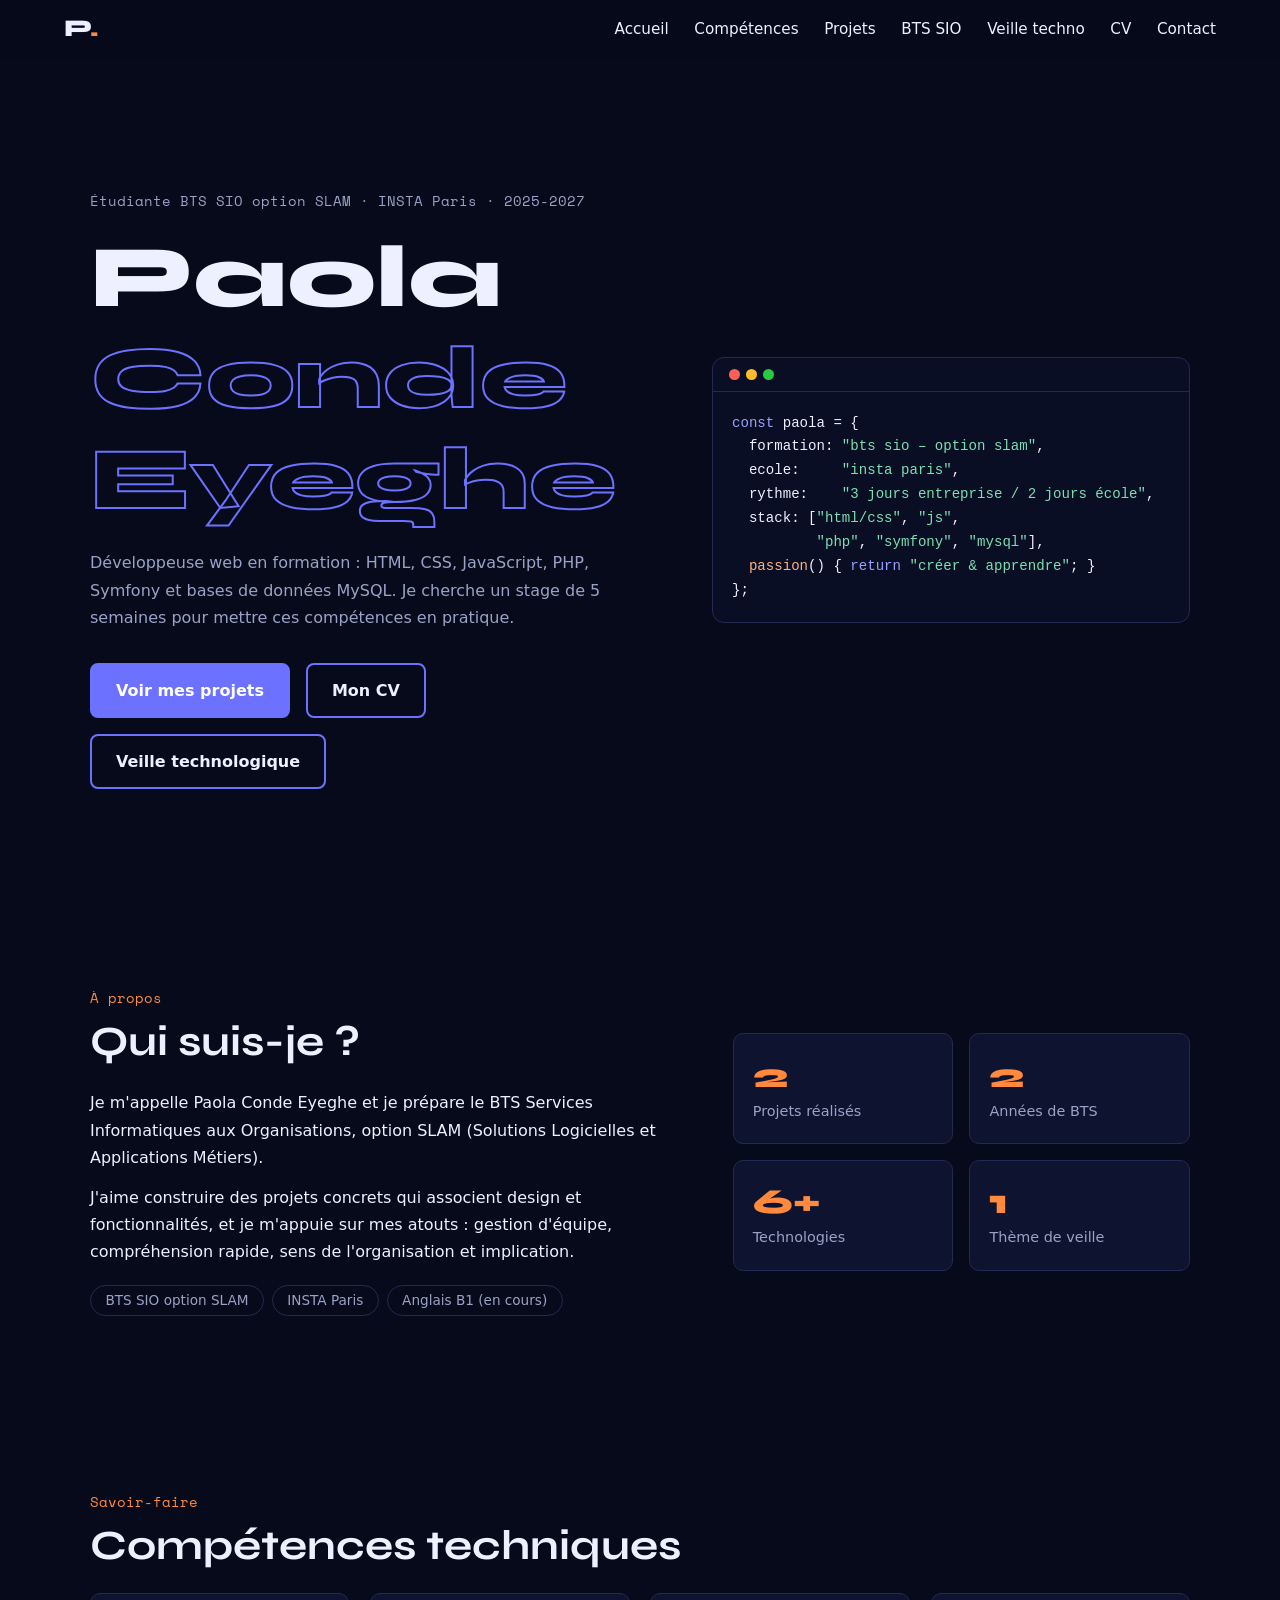
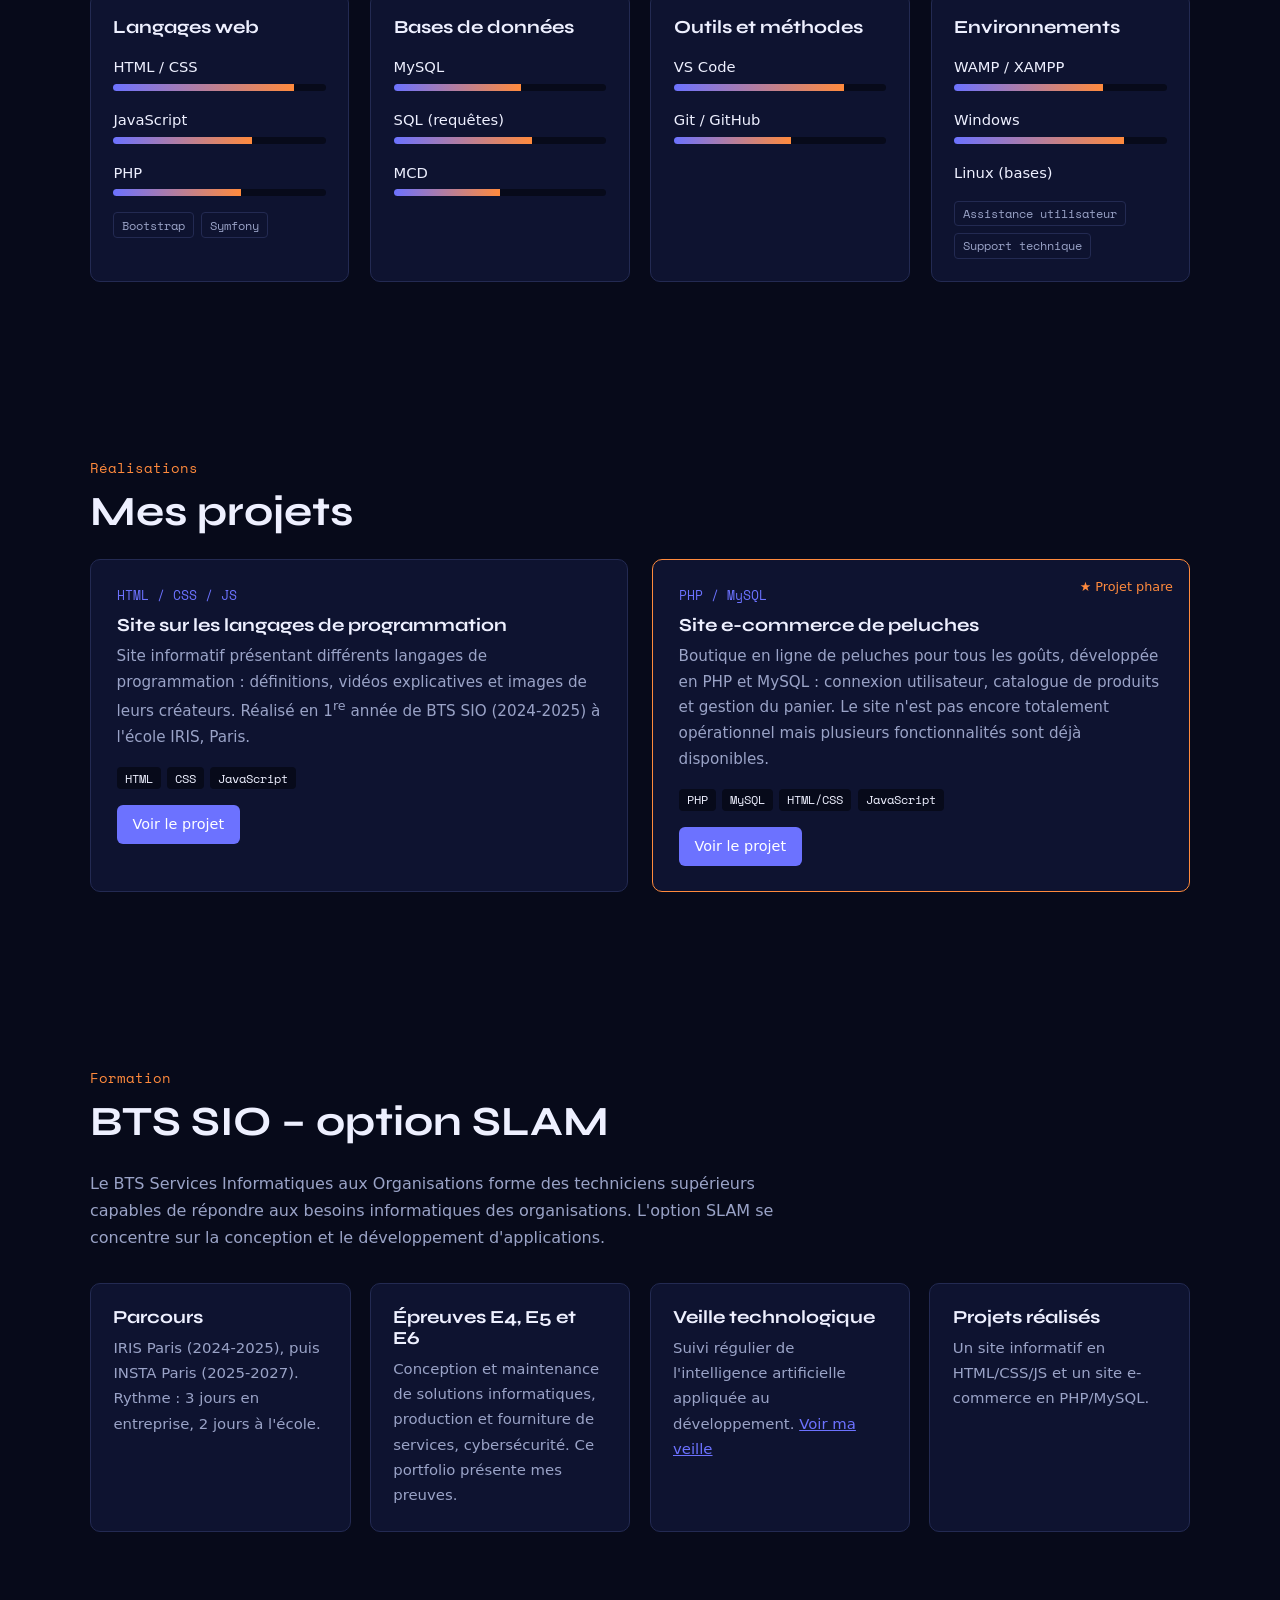
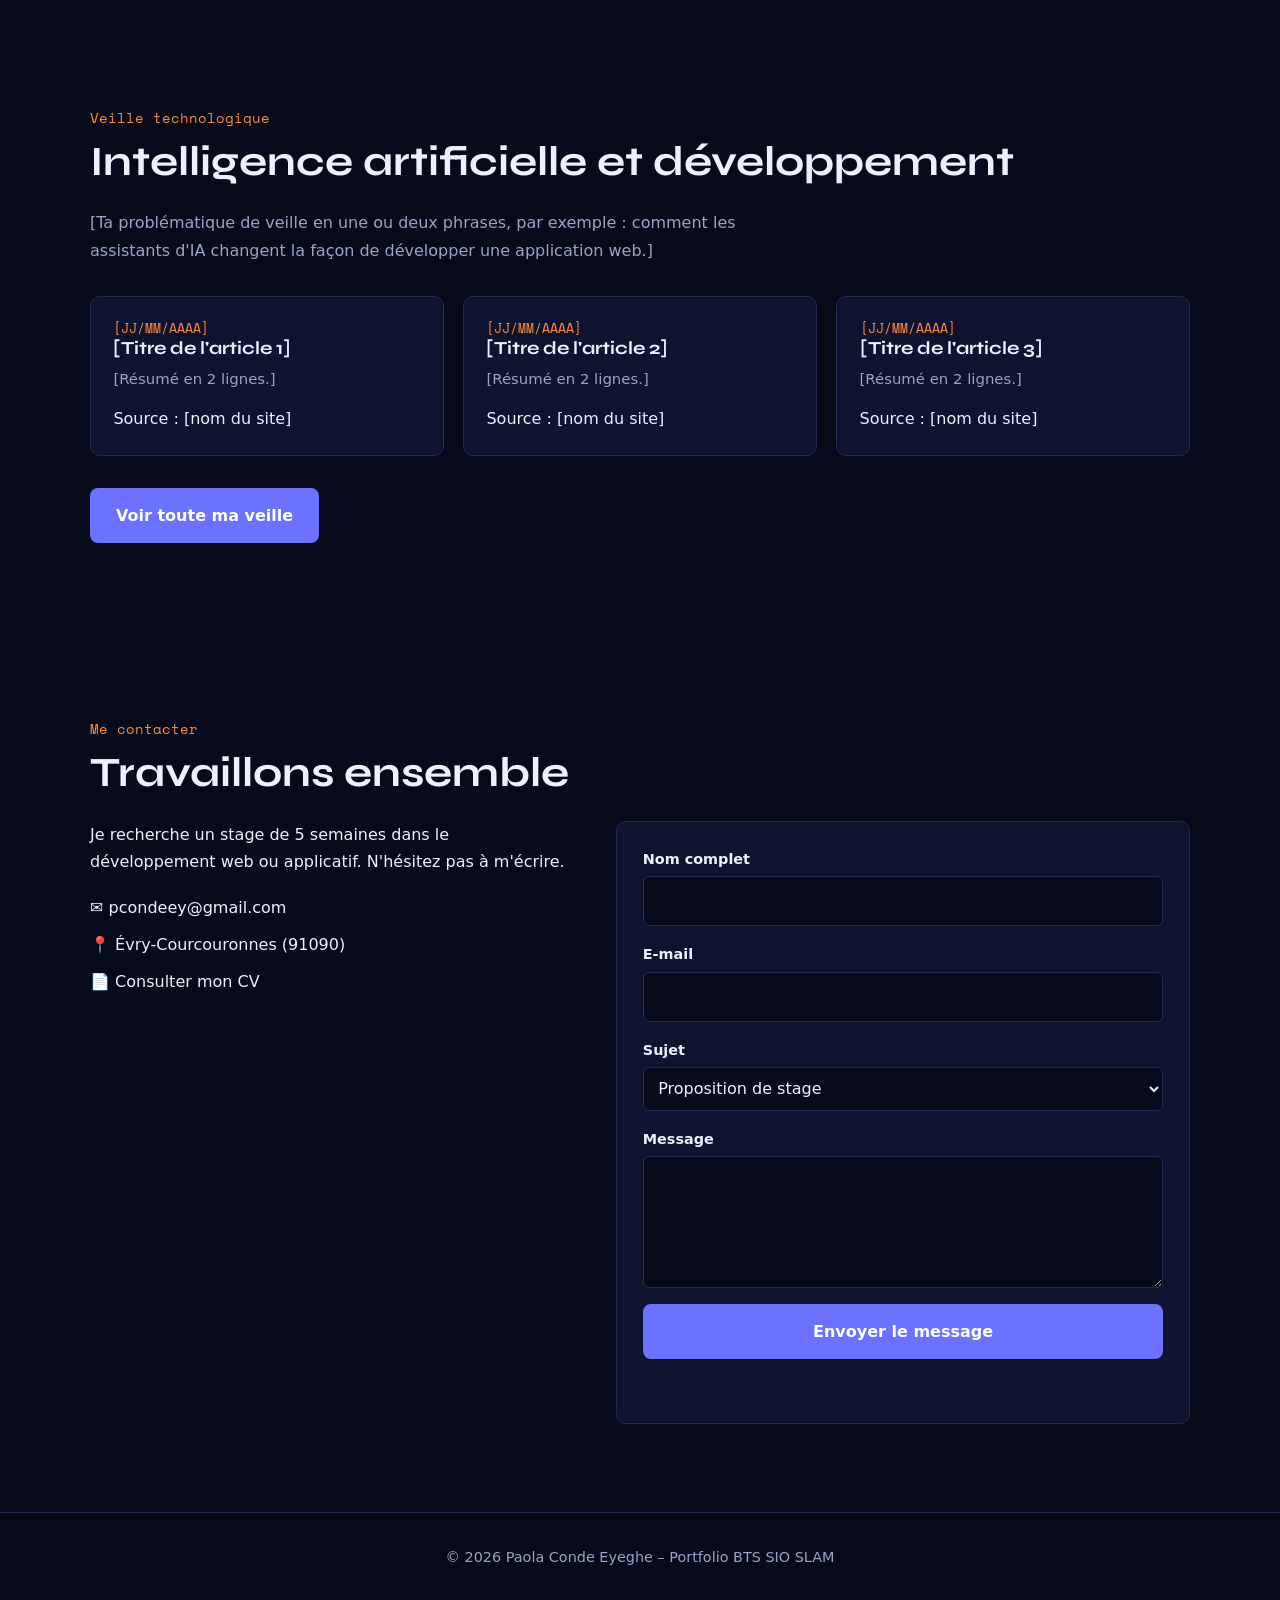
==== commit 134d9632: "Ajout de la section veille technologique sur l'accueil" ====
--- a/index.html
+++ b/index.html
@@ -27,7 +27,7 @@
                     <a href="#bts">BTS SIO</a>
                 </li>
                 <li>
-                    <a href="veille.html">Veille techno</a>
+                    <a href="#veille">Veille techno</a>
                 </li>
                 <li>
                     <a href="cv.html">CV</a>
@@ -80,10 +80,10 @@
                     <h2>Qui suis-je&nbsp;?</h2>
                     <p>Je m'appelle Paola Conde Eyeghe et je prépare le BTS Services Informatiques
                         aux Organisations, option SLAM (Solutions Logicielles et Applications Métiers).
-                        </p>
-                    <p>J'aime construire des projets concrets qui
-                        associent design et fonctionnalités, et je m'appuie sur mes atouts : gestion
-                        d'équipe, compréhension rapide, sens de l'organisation et implication.</p>
+                    </p>
+                    <p>J'aime construire des projets concrets qui associent design et
+                        fonctionnalités, et je m'appuie sur mes atouts : gestion d'équipe, compréhension
+                        rapide, sens de l'organisation et implication.</p>
                     <div class="about-badges">
                         <span class="badge">BTS SIO option SLAM</span><span class="badge">INSTA Paris</span><span class="badge">Anglais B1 (en cours)</span>
                     </div>
@@ -255,7 +255,41 @@
                     </div>
                 </div>
 
-
+            </div>
+        </section>
+
+        <section class="veille section-pad" id="veille">
+            <div class="container">
+                <span class="section-label reveal">Veille technologique</span>
+                <h2 class="reveal">Intelligence artificielle et développement</h2>
+                <p class="bts-intro reveal">[Ta problématique de veille en une ou deux phrases,
+                    par exemple : comment les assistants d'IA changent la façon de développer une
+                    application web.]</p>
+
+                <div class="veille-cards">
+                    <article class="veille-card reveal">
+                        <div class="date">[JJ/MM/AAAA]</div>
+                        <h3>[Titre de l'article 1]</h3>
+                        <p>[Résumé en 2 lignes.]</p>
+                        <span>Source : [nom du site]</span>
+                    </article>
+                    <article class="veille-card reveal">
+                        <div class="date">[JJ/MM/AAAA]</div>
+                        <h3>[Titre de l'article 2]</h3>
+                        <p>[Résumé en 2 lignes.]</p>
+                        <span>Source : [nom du site]</span>
+                    </article>
+                    <article class="veille-card reveal">
+                        <div class="date">[JJ/MM/AAAA]</div>
+                        <h3>[Titre de l'article 3]</h3>
+                        <p>[Résumé en 2 lignes.]</p>
+                        <span>Source : [nom du site]</span>
+                    </article>
+                </div>
+
+                <div class="hero-cta reveal" style="margin-top:2rem">
+                    <a href="veille.html" class="btn btn-primary">Voir toute ma veille</a>
+                </div>
             </div>
         </section>
 
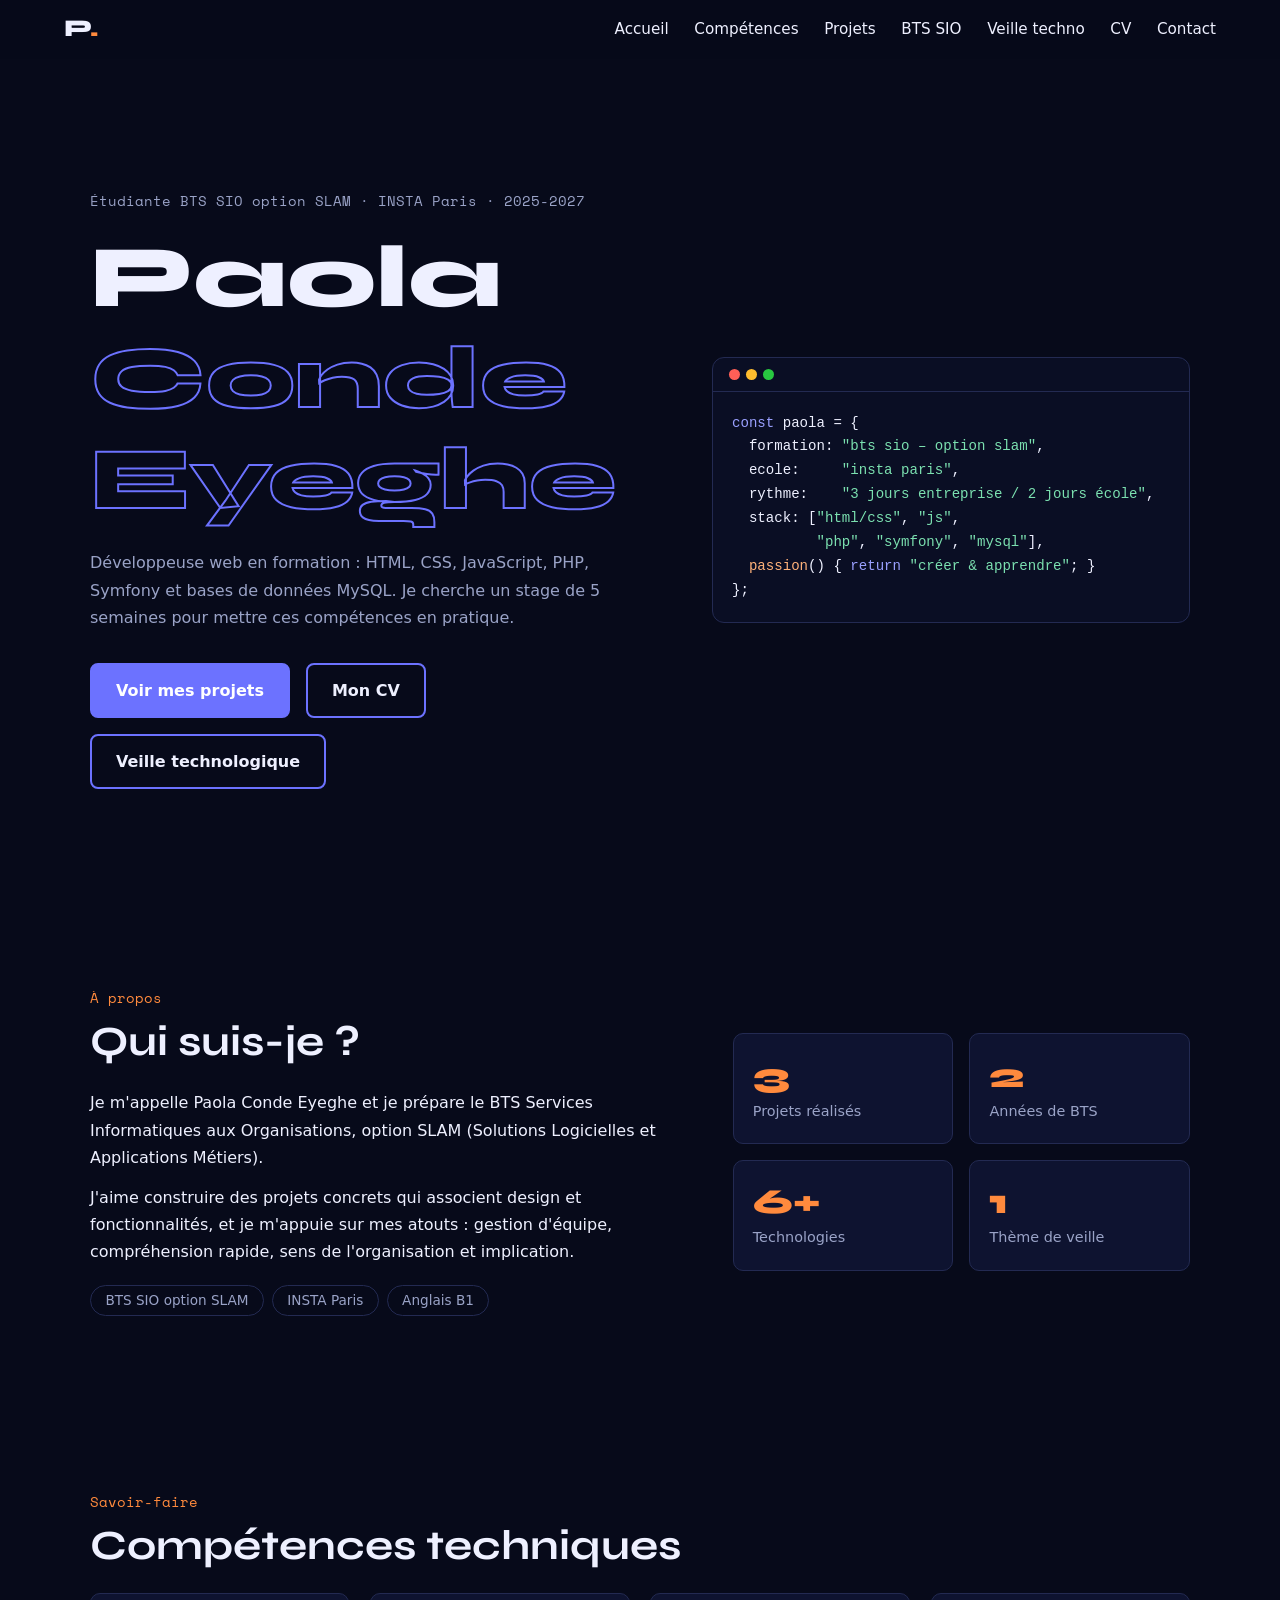
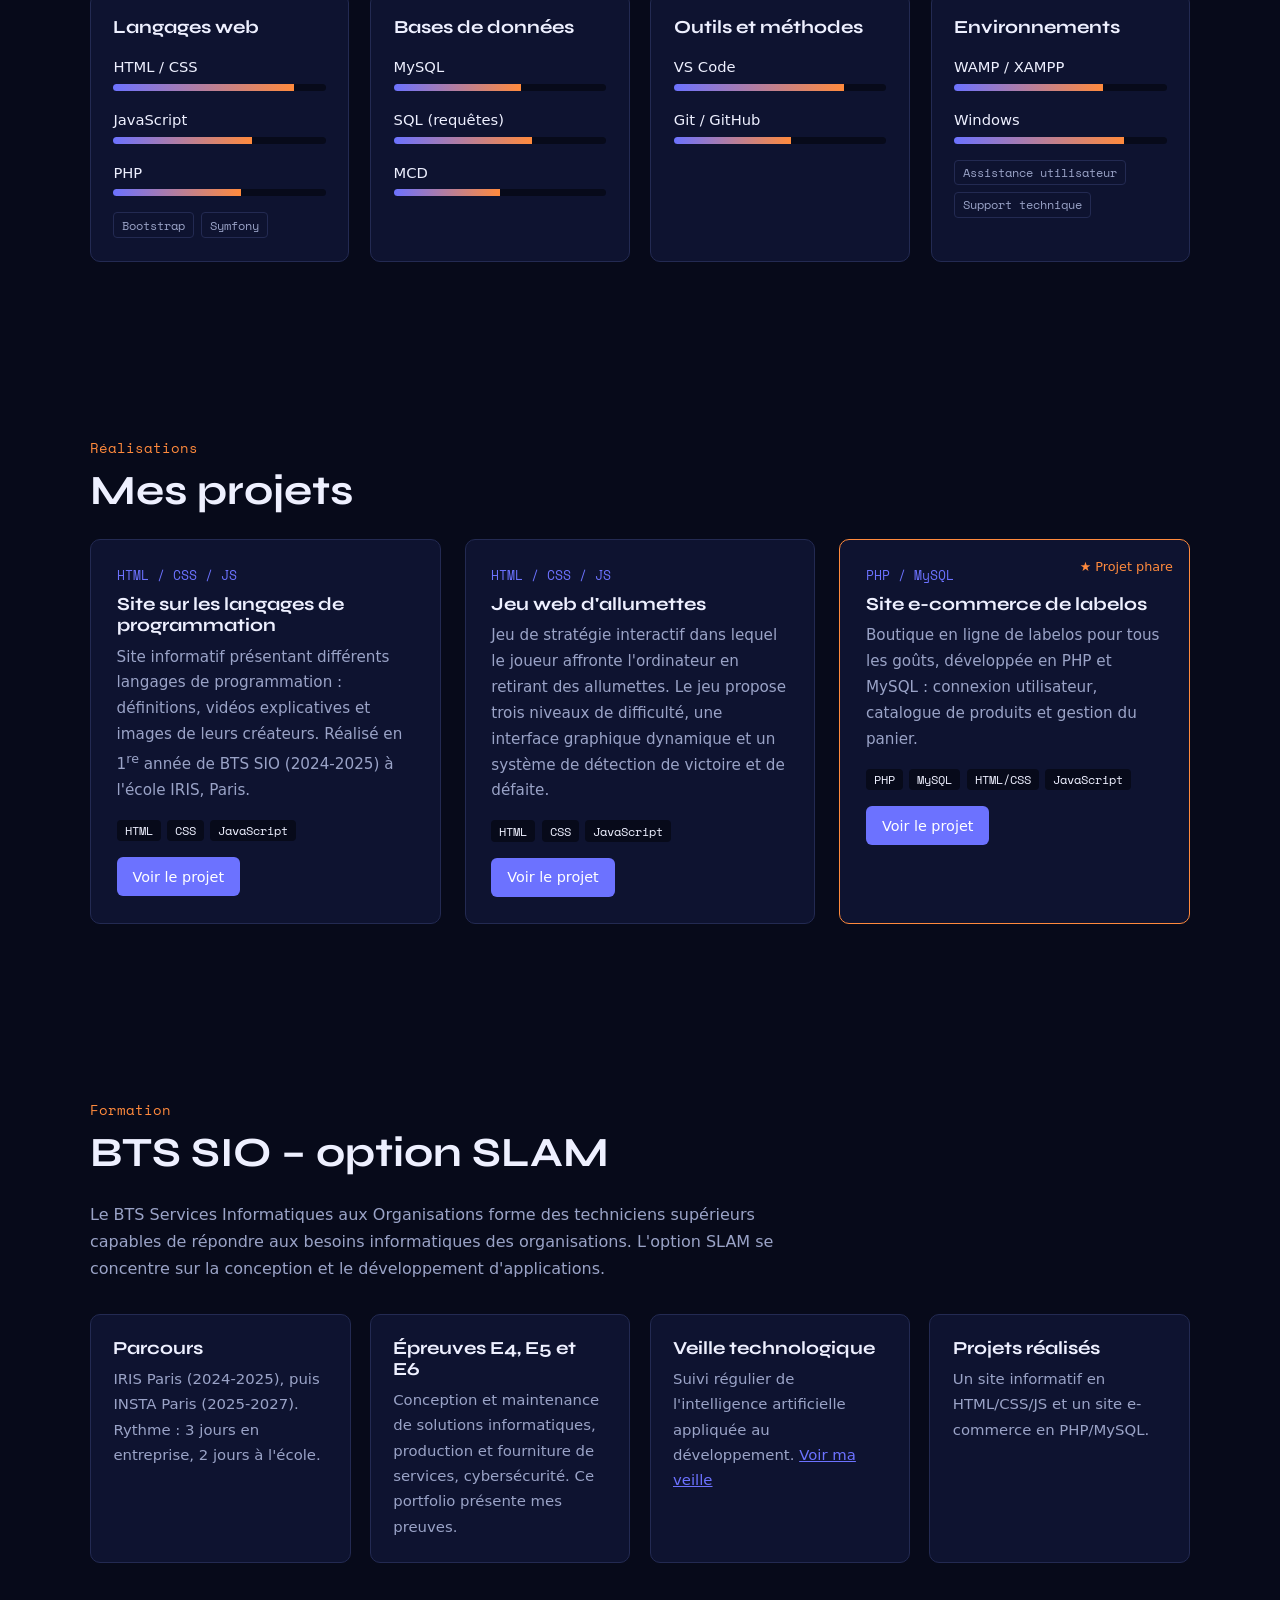
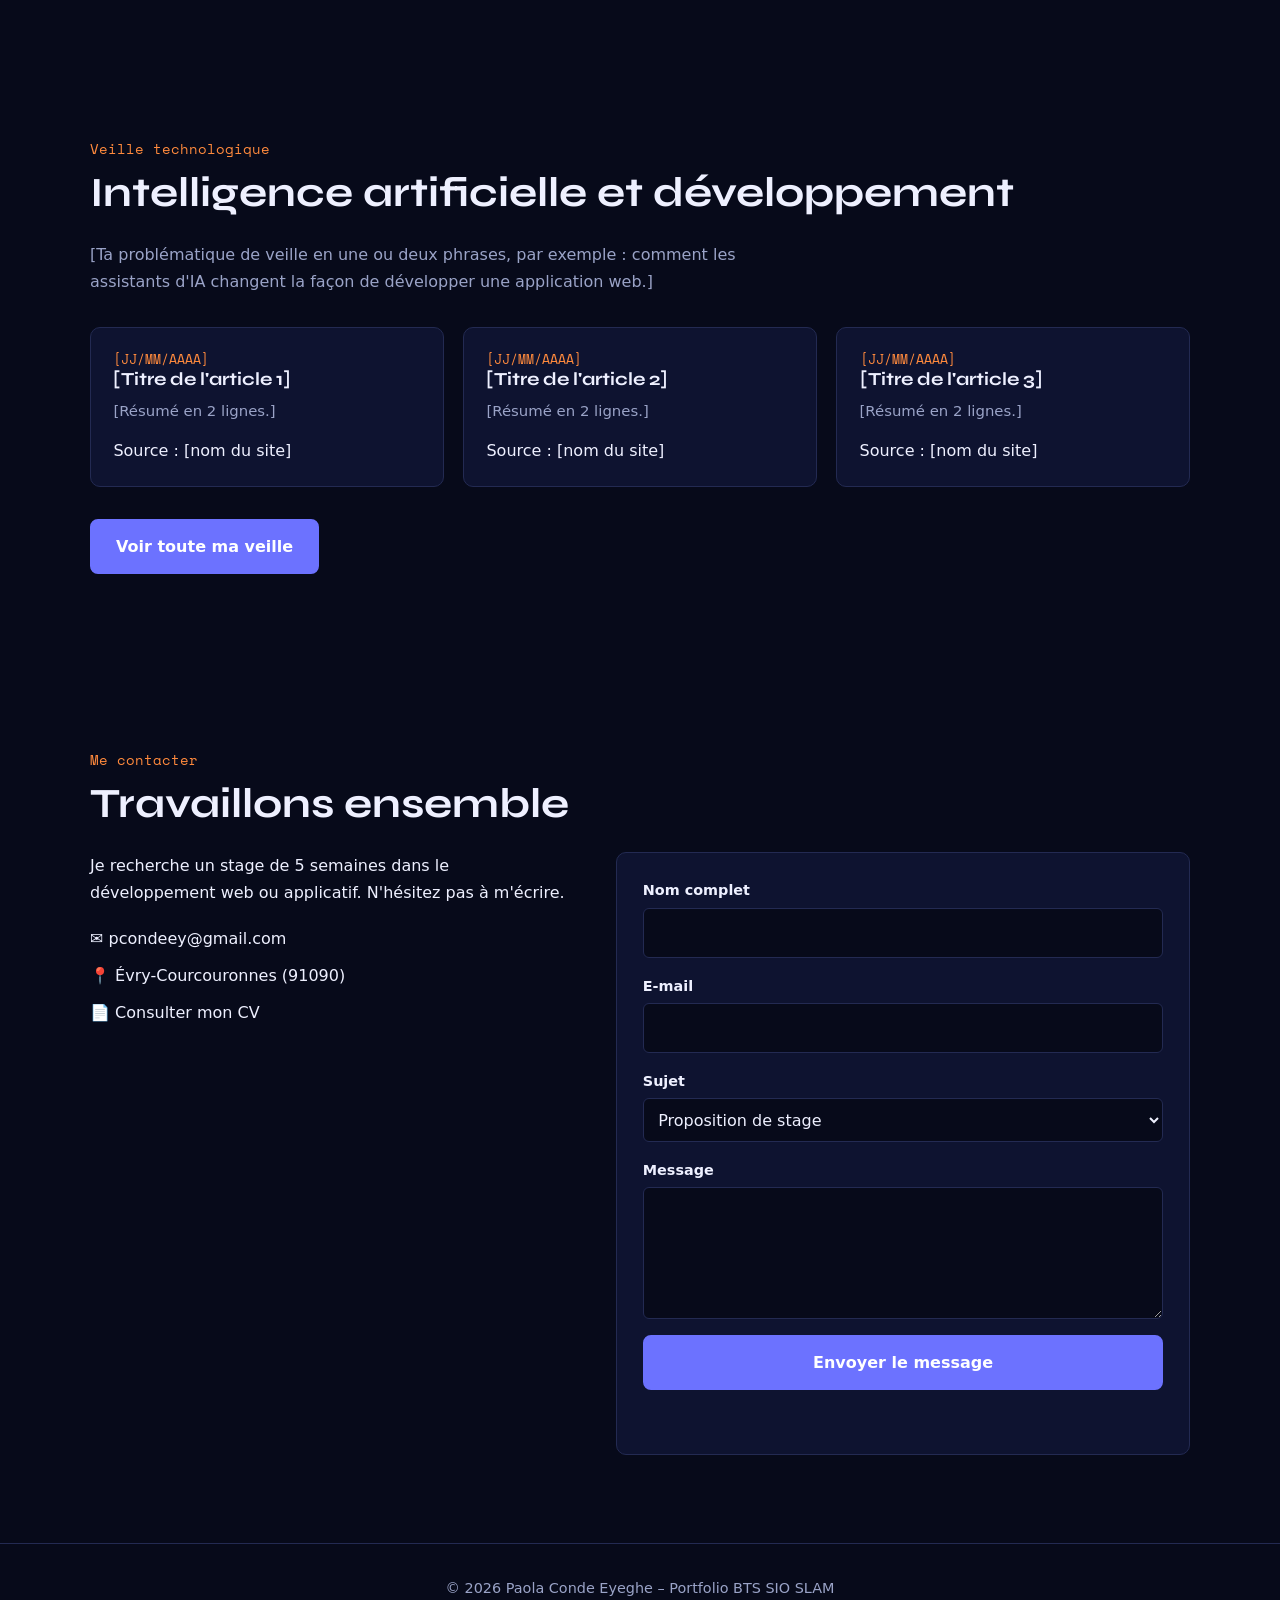
==== commit a5681953: "Ajout du projet jeu d'allumettes et mise à jour du texte d'accueil et du compteur de projets" ====
--- a/index.html
+++ b/index.html
@@ -85,12 +85,12 @@
                         fonctionnalités, et je m'appuie sur mes atouts : gestion d'équipe, compréhension
                         rapide, sens de l'organisation et implication.</p>
                     <div class="about-badges">
-                        <span class="badge">BTS SIO option SLAM</span><span class="badge">INSTA Paris</span><span class="badge">Anglais B1 (en cours)</span>
+                        <span class="badge">BTS SIO option SLAM</span><span class="badge">INSTA Paris</span><span class="badge">Anglais B1</span>
                     </div>
                 </div>
                 <div class="about-stats reveal">
                     <div class="stat-card">
-                        <span class="stat-num">2</span><span class="stat-label">Projets réalisés</span></div>
+                        <span class="stat-num">3</span><span class="stat-label">Projets réalisés</span></div>
                     <div class="stat-card">
                         <span class="stat-num">2</span><span class="stat-label">Années de BTS</span></div>
                     <div class="stat-card">
@@ -180,9 +180,6 @@
                             <div class="skill-bar">
                                 <div class="skill-fill" style="--pct:80%"></div>
                             </div>
-                        </div>
-                        <div class="skill-item">
-                            <span>Linux (bases)</span>
                         </div>
                         <ul class="tags">
                             <li>Assistance utilisateur</li>
@@ -208,17 +205,28 @@
                             <span>HTML</span><span>CSS</span><span>JavaScript</span></div>
                         <a href="projet1.html" class="btn-sm">Voir le projet</a>
                     </article>
+
+                    <article class="projet-card reveal">
+                        <div class="projet-tag">HTML / CSS / JS</div>
+                        <h3>Jeu web d'allumettes</h3>
+                        <p>Jeu de stratégie interactif dans lequel le joueur affronte l'ordinateur en
+                            retirant des allumettes. Le jeu propose trois niveaux de difficulté, une
+                            interface graphique dynamique et un système de détection de victoire et de
+                            défaite.</p>
+                        <div class="projet-tech">
+                            <span>HTML</span><span>CSS</span><span>JavaScript</span></div>
+                        <a href="projet2.html" class="btn-sm">Voir le projet</a>
+                    </article>
+
                     <article class="projet-card featured reveal">
                         <span class="featured-badge">★ Projet phare</span>
                         <div class="projet-tag">PHP / MySQL</div>
-                        <h3>Site e-commerce de peluches</h3>
-                        <p>Boutique en ligne de peluches pour tous les goûts, développée en PHP et MySQL
-                            : connexion utilisateur, catalogue de produits et gestion du panier. Le site
-                            n'est pas encore totalement opérationnel mais plusieurs fonctionnalités sont
-                            déjà disponibles.</p>
+                        <h3>Site e-commerce de labelos</h3>
+                        <p>Boutique en ligne de labelos pour tous les goûts, développée en PHP et MySQL
+                            : connexion utilisateur, catalogue de produits et gestion du panier.</p>
                         <div class="projet-tech">
                             <span>PHP</span><span>MySQL</span><span>HTML/CSS</span><span>JavaScript</span></div>
-                        <a href="projet2.html" class="btn-sm">Voir le projet</a>
+                        <a href="projet3.html" class="btn-sm">Voir le projet</a>
                     </article>
                 </div>
             </div>
